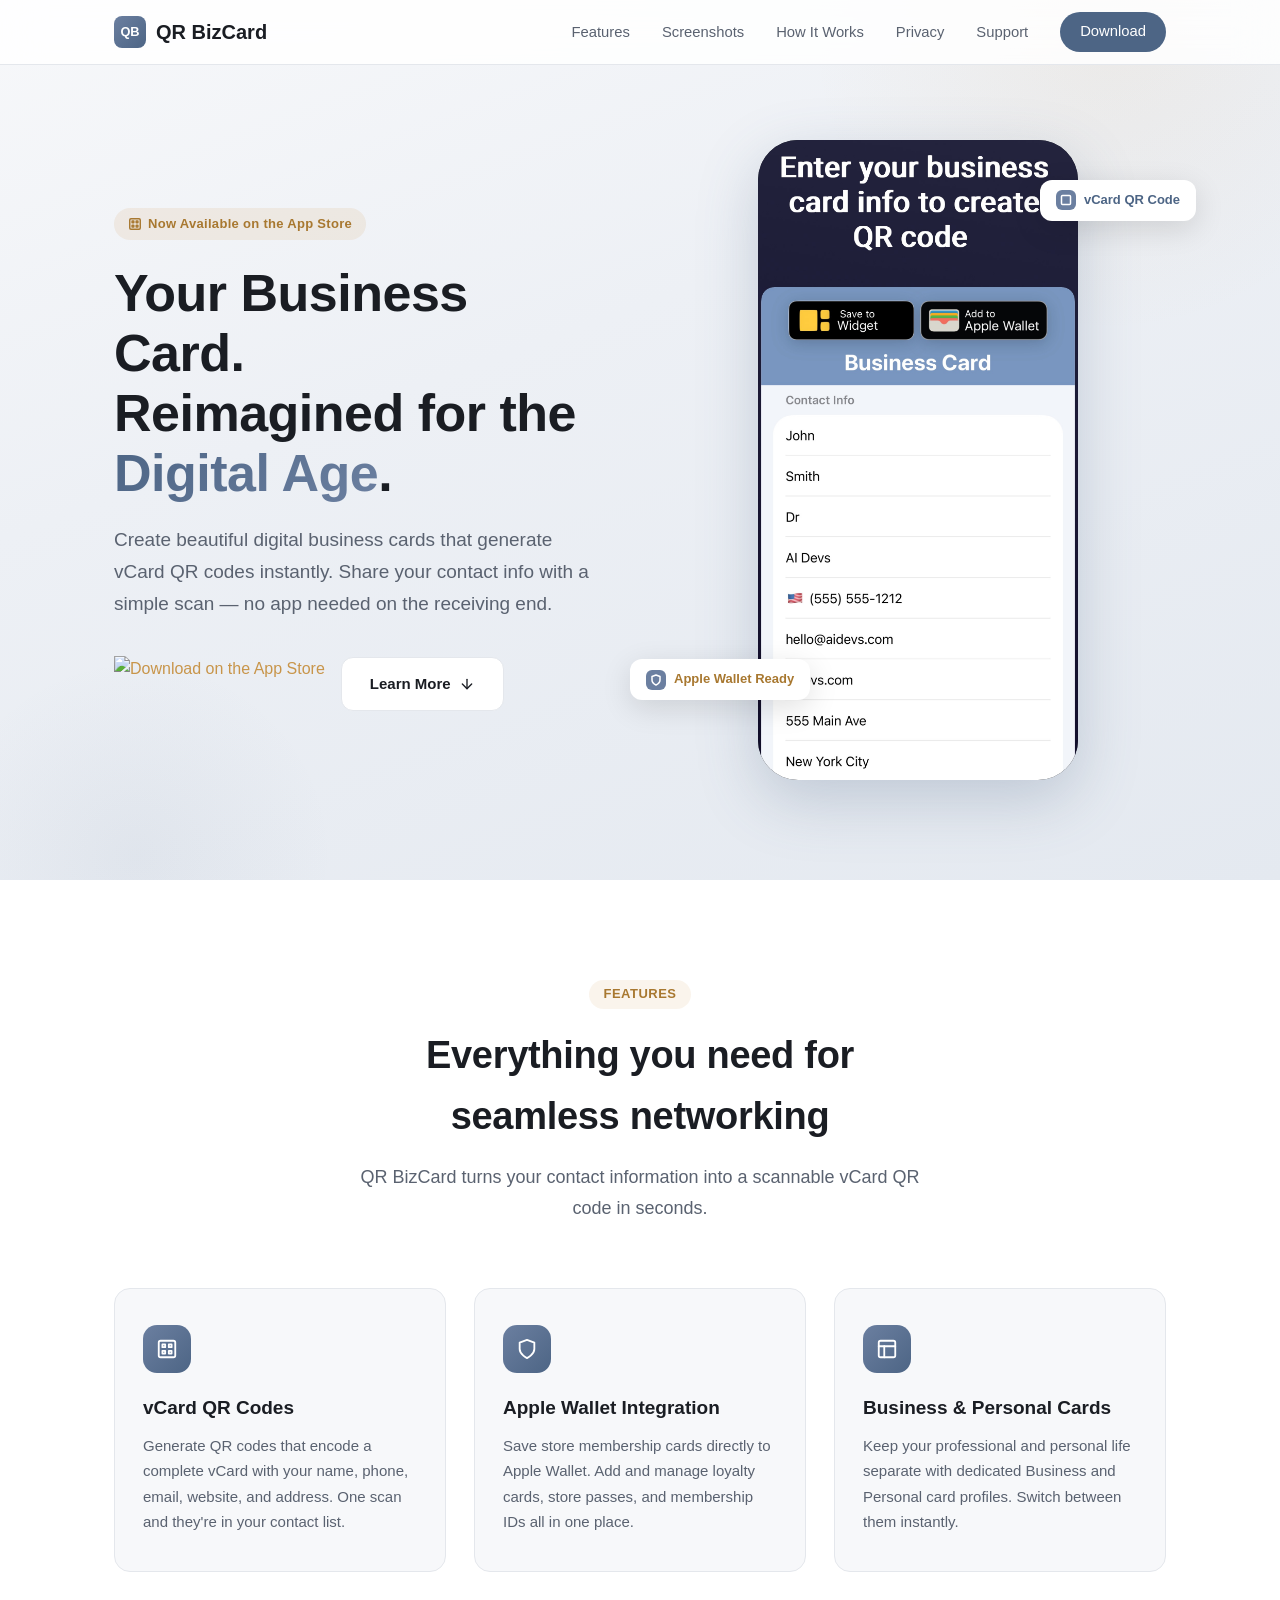
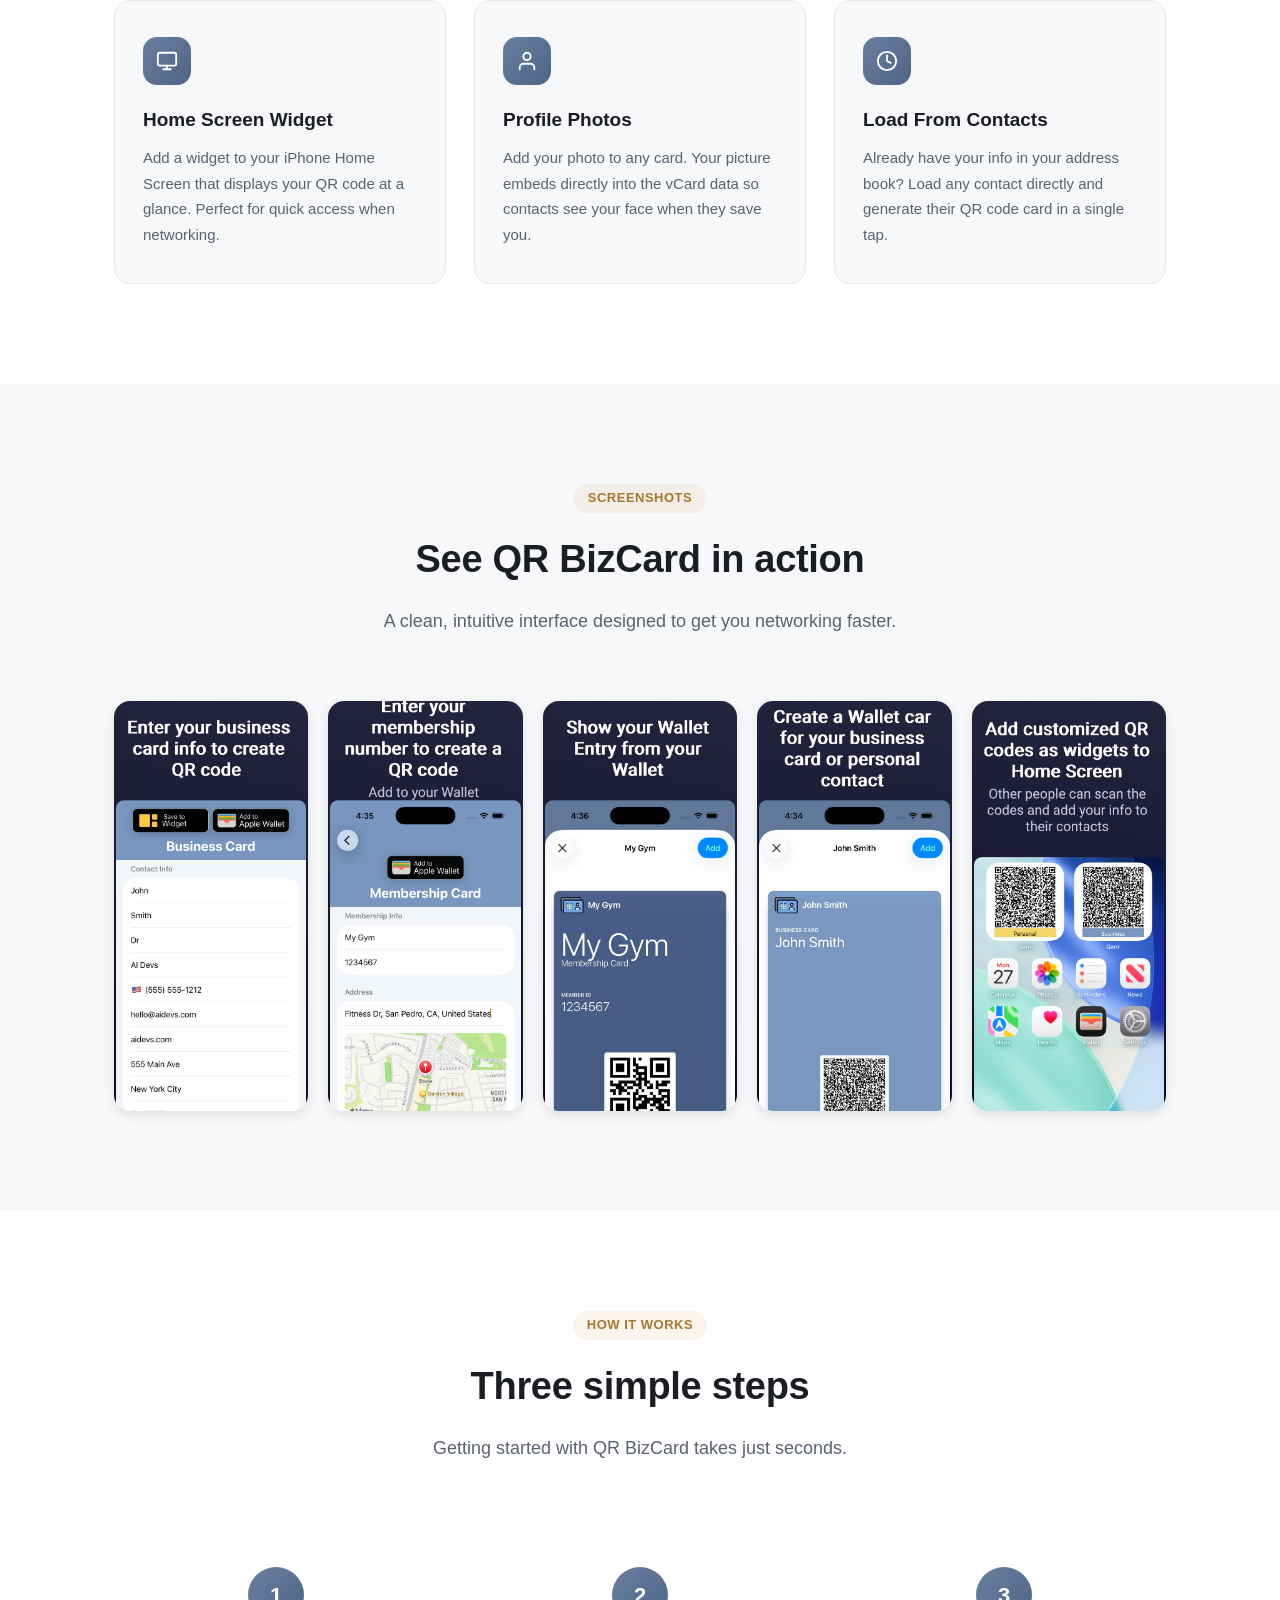
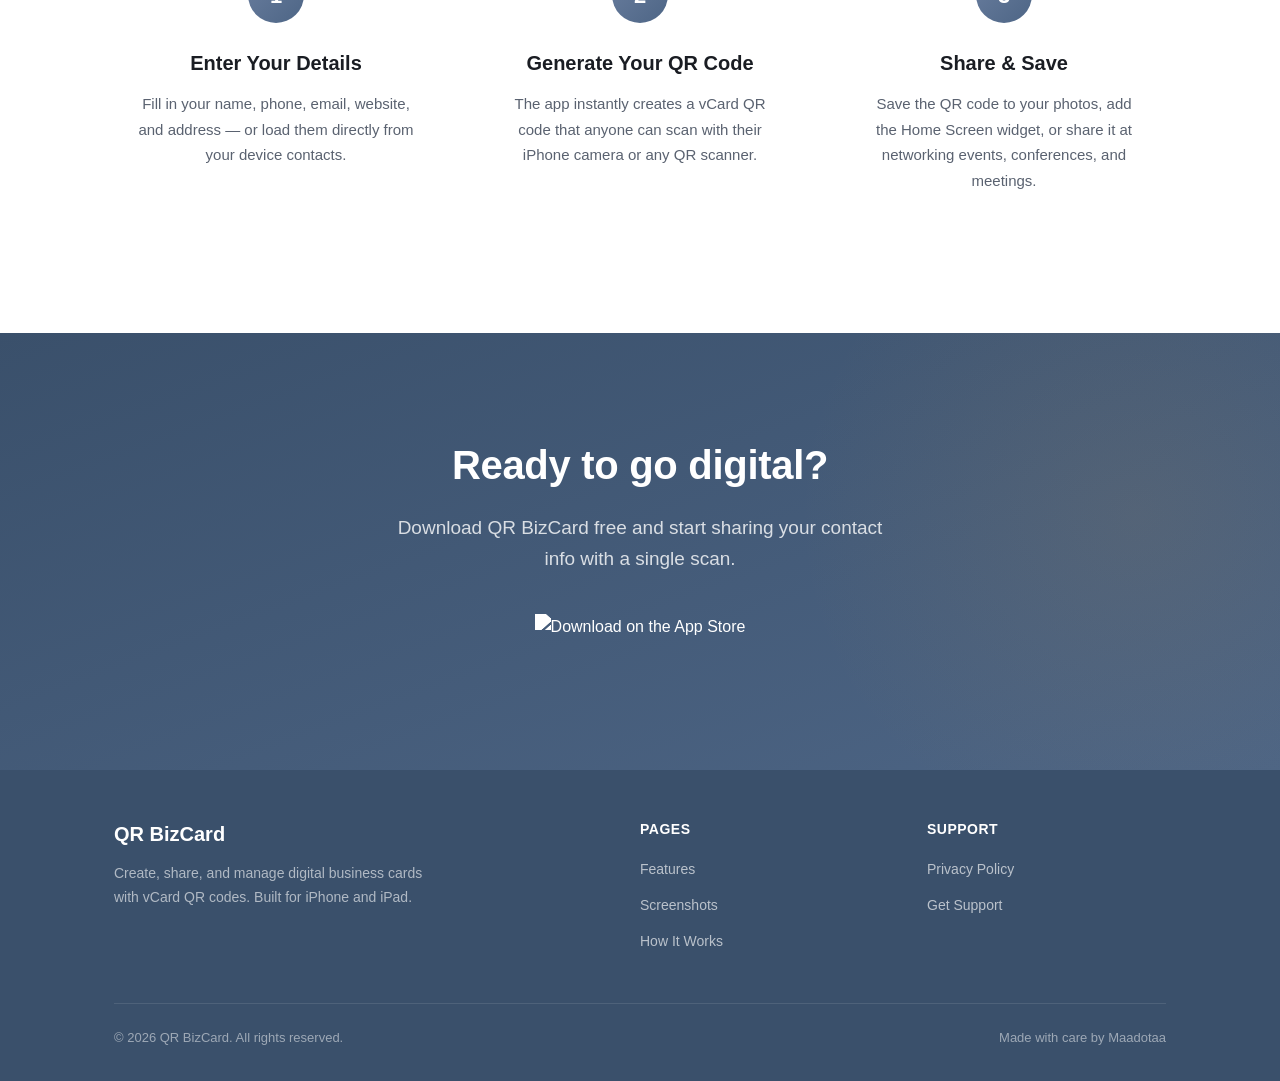
==== index.html @ 84ad9c53 "Initial commit" ====
<!DOCTYPE html>
<html lang="en">

<head>
  <meta charset="UTF-8">
  <meta name="viewport" content="width=device-width, initial-scale=1.0">
  <title>QR BizCard — Digital Business Cards with QR Codes</title>
  <meta name="description"
    content="Create, share, and manage digital business cards with QR codes. Generate vCard QR codes for Business, Personal, and Membership cards. Works on iPhone and iPad.">
  <link rel="icon" type="image/svg+xml" href="favicon.svg">
  <link rel="stylesheet" href="styles.css">
</head>

<body>

  <!-- Navigation -->
  <nav class="nav" id="navbar">
    <div class="nav-inner">
      <a href="/" class="nav-brand">
        <div class="nav-brand-icon">QB</div>
        QR BizCard
      </a>
      <button class="mobile-toggle" id="mobileToggle" aria-label="Toggle navigation menu">
        <svg width="24" height="24" viewBox="0 0 24 24" fill="none" stroke="currentColor" stroke-width="2"
          stroke-linecap="round">
          <line x1="3" y1="6" x2="21" y2="6" />
          <line x1="3" y1="12" x2="21" y2="12" />
          <line x1="3" y1="18" x2="21" y2="18" />
        </svg>
      </button>
      <ul class="nav-links" id="navLinks">
        <li><a href="#features">Features</a></li>
        <li><a href="#screenshots">Screenshots</a></li>
        <li><a href="#how-it-works">How It Works</a></li>
        <li><a href="privacy.html">Privacy</a></li>
        <li><a href="support.html">Support</a></li>
        <li><a href="#download" class="nav-cta">Download</a></li>
      </ul>
    </div>
  </nav>

  <!-- Hero -->
  <section class="hero">
    <div class="container">
      <div class="hero-content">
        <div class="hero-badge">
          <svg width="14" height="14" viewBox="0 0 24 24" fill="none" stroke="currentColor" stroke-width="2.5"
            stroke-linecap="round" stroke-linejoin="round">
            <rect x="3" y="3" width="18" height="18" rx="2" />
            <rect x="7" y="7" width="3" height="3" />
            <rect x="14" y="7" width="3" height="3" />
            <rect x="7" y="14" width="3" height="3" />
            <rect x="14" y="14" width="3" height="3" />
          </svg>
          Now Available on the App Store
        </div>
        <h1>Your Business Card.<br>Reimagined for the <span>Digital Age</span>.</h1>
        <p>Create beautiful digital business cards that generate vCard QR codes instantly. Share your contact info with
          a simple scan — no app needed on the receiving end.</p>
        <div class="hero-buttons">
          <a href="https://apps.apple.com/app/id1608977812" class="app-store-button" id="downloadBtn" target="_blank"
            rel="noopener">
            <img
              src="https://tools.applemediaservices.com/api/badges/download-on-the-app-store/black/en-us?size=250x83&amp;releaseDate=latest"
              alt="Download on the App Store" height="56">
          </a>
          <a href="#features" class="secondary-button">
            Learn More
            <svg width="16" height="16" viewBox="0 0 24 24" fill="none" stroke="currentColor" stroke-width="2"
              stroke-linecap="round" stroke-linejoin="round">
              <line x1="12" y1="5" x2="12" y2="19" />
              <polyline points="19 12 12 19 5 12" />
            </svg>
          </a>
        </div>
      </div>
      <div class="hero-image">
        <div class="hero-image-wrapper">
          <img src="images/screenshot-1.jpg" alt="QR BizCard app screenshot" loading="eager">
        </div>
        <div class="float-badge float-badge-1">
          <div class="icon">
            <svg width="12" height="12" viewBox="0 0 24 24" fill="none" stroke="white" stroke-width="3"
              stroke-linecap="round" stroke-linejoin="round">
              <rect x="3" y="3" width="18" height="18" rx="2" />
            </svg>
          </div>
          vCard QR Code
        </div>
        <div class="float-badge float-badge-2">
          <div class="icon">
            <svg width="12" height="12" viewBox="0 0 24 24" fill="none" stroke="white" stroke-width="3"
              stroke-linecap="round" stroke-linejoin="round">
              <path d="M12 22s8-4 8-10V5l-8-3-8 3v7c0 6 8 10 8 10z" />
            </svg>
          </div>
          Apple Wallet Ready
        </div>
      </div>
    </div>
  </section>

  <!-- Features -->
  <section class="features" id="features">
    <div class="container">
      <div class="section-header">
        <span class="section-label">Features</span>
        <h2>Everything you need for seamless networking</h2>
        <p>QR BizCard turns your contact information into a scannable vCard QR code in seconds.</p>
      </div>
      <div class="features-grid">
        <div class="feature-card">
          <div class="feature-icon">
            <svg width="22" height="22" viewBox="0 0 24 24" fill="none" stroke="white" stroke-width="2"
              stroke-linecap="round" stroke-linejoin="round">
              <rect x="3" y="3" width="18" height="18" rx="2" />
              <rect x="7" y="7" width="3" height="3" />
              <rect x="14" y="7" width="3" height="3" />
              <rect x="7" y="14" width="3" height="3" />
              <rect x="14" y="14" width="3" height="3" />
            </svg>
          </div>
          <h3>vCard QR Codes</h3>
          <p>Generate QR codes that encode a complete vCard with your name, phone, email, website, and address. One scan
            and they're in your contact list.</p>
        </div>
        <div class="feature-card">
          <div class="feature-icon">
            <svg width="22" height="22" viewBox="0 0 24 24" fill="none" stroke="white" stroke-width="2"
              stroke-linecap="round" stroke-linejoin="round">
              <path d="M12 22s8-4 8-10V5l-8-3-8 3v7c0 6 8 10 8 10z" />
            </svg>
          </div>
          <h3>Apple Wallet Integration</h3>
          <p>Save store membership cards directly to Apple Wallet. Add and manage loyalty cards, store passes, and
            membership IDs all in one place.</p>
        </div>
        <div class="feature-card">
          <div class="feature-icon">
            <svg width="22" height="22" viewBox="0 0 24 24" fill="none" stroke="white" stroke-width="2"
              stroke-linecap="round" stroke-linejoin="round">
              <rect x="3" y="3" width="18" height="18" rx="2" />
              <path d="M3 9h18" />
              <path d="M9 21V9" />
            </svg>
          </div>
          <h3>Business &amp; Personal Cards</h3>
          <p>Keep your professional and personal life separate with dedicated Business and Personal card profiles.
            Switch between them instantly.</p>
        </div>
        <div class="feature-card">
          <div class="feature-icon">
            <svg width="22" height="22" viewBox="0 0 24 24" fill="none" stroke="white" stroke-width="2"
              stroke-linecap="round" stroke-linejoin="round">
              <rect x="2" y="3" width="20" height="14" rx="2" />
              <line x1="8" y1="21" x2="16" y2="21" />
              <line x1="12" y1="17" x2="12" y2="21" />
            </svg>
          </div>
          <h3>Home Screen Widget</h3>
          <p>Add a widget to your iPhone Home Screen that displays your QR code at a glance. Perfect for quick access
            when networking.</p>
        </div>
        <div class="feature-card">
          <div class="feature-icon">
            <svg width="22" height="22" viewBox="0 0 24 24" fill="none" stroke="white" stroke-width="2"
              stroke-linecap="round" stroke-linejoin="round">
              <path d="M20 21v-2a4 4 0 0 0-4-4H8a4 4 0 0 0-4 4v2" />
              <circle cx="12" cy="7" r="4" />
            </svg>
          </div>
          <h3>Profile Photos</h3>
          <p>Add your photo to any card. Your picture embeds directly into the vCard data so contacts see your face when
            they save you.</p>
        </div>
        <div class="feature-card">
          <div class="feature-icon">
            <svg width="22" height="22" viewBox="0 0 24 24" fill="none" stroke="white" stroke-width="2"
              stroke-linecap="round" stroke-linejoin="round">
              <circle cx="12" cy="12" r="10" />
              <polyline points="12 6 12 12 16 14" />
            </svg>
          </div>
          <h3>Load From Contacts</h3>
          <p>Already have your info in your address book? Load any contact directly and generate their QR code card in a
            single tap.</p>
        </div>
      </div>
    </div>
  </section>

  <!-- Screenshots -->
  <section class="screenshots" id="screenshots">
    <div class="container">
      <div class="section-header">
        <span class="section-label">Screenshots</span>
        <h2>See QR BizCard in action</h2>
        <p>A clean, intuitive interface designed to get you networking faster.</p>
      </div>
      <div class="screenshots-grid">
        <div class="screenshot-card" onclick="openLightbox('images/screenshot-1.jpg')">
          <img src="images/screenshot-1.jpg" alt="QR BizCard Screenshot 1" loading="lazy">
        </div>
        <div class="screenshot-card" onclick="openLightbox('images/screenshot-2.jpg')">
          <img src="images/screenshot-2.jpg" alt="QR BizCard Screenshot 2" loading="lazy">
        </div>
        <div class="screenshot-card" onclick="openLightbox('images/screenshot-3.jpg')">
          <img src="images/screenshot-3.jpg" alt="QR BizCard Screenshot 3" loading="lazy">
        </div>
        <div class="screenshot-card" onclick="openLightbox('images/screenshot-4.jpg')">
          <img src="images/screenshot-4.jpg" alt="QR BizCard Screenshot 4" loading="lazy">
        </div>
        <div class="screenshot-card" onclick="openLightbox('images/screenshot-5.jpg')">
          <img src="images/screenshot-5.jpg" alt="QR BizCard Screenshot 5" loading="lazy">
        </div>
      </div>
    </div>
  </section>

  <!-- How It Works -->
  <section class="how-it-works" id="how-it-works">
    <div class="container">
      <div class="section-header">
        <span class="section-label">How It Works</span>
        <h2>Three simple steps</h2>
        <p>Getting started with QR BizCard takes just seconds.</p>
      </div>
      <div class="steps">
        <div class="step">
          <div class="step-number">1</div>
          <h3>Enter Your Details</h3>
          <p>Fill in your name, phone, email, website, and address — or load them directly from your device contacts.
          </p>
        </div>
        <div class="step">
          <div class="step-number">2</div>
          <h3>Generate Your QR Code</h3>
          <p>The app instantly creates a vCard QR code that anyone can scan with their iPhone camera or any QR scanner.
          </p>
        </div>
        <div class="step">
          <div class="step-number">3</div>
          <h3>Share &amp; Save</h3>
          <p>Save the QR code to your photos, add the Home Screen widget, or share it at networking events, conferences,
            and meetings.</p>
        </div>
      </div>
    </div>
  </section>

  <!-- CTA -->
  <section class="cta" id="download">
    <div class="container">
      <h2>Ready to go digital?</h2>
      <p>Download QR BizCard free and start sharing your contact info with a single scan.</p>
      <a href="https://apps.apple.com/app/id1608977812" class="app-store-button" id="downloadBtn2" target="_blank"
        rel="noopener">
        <img
          src="https://tools.applemediaservices.com/api/badges/download-on-the-app-store/white/en-us?size=250x83&releaseDate=latest"
          alt="Download on the App Store" height="56">
      </a>
    </div>
  </section>

  <!-- Footer -->
  <footer class="footer">
    <div class="container">
      <div class="footer-inner">
        <div>
          <div class="footer-brand">QR BizCard</div>
          <p class="footer-description">Create, share, and manage digital business cards with vCard QR codes. Built for
            iPhone and iPad.</p>
        </div>
        <div>
          <h4>Pages</h4>
          <ul class="footer-links">
            <li><a href="#features">Features</a></li>
            <li><a href="#screenshots">Screenshots</a></li>
            <li><a href="#how-it-works">How It Works</a></li>
          </ul>
        </div>
        <div>
          <h4>Support</h4>
          <ul class="footer-links">
            <li><a href="privacy.html">Privacy Policy</a></li>
            <li><a href="support.html">Get Support</a></li>
          </ul>
        </div>
      </div>
      <div class="footer-bottom">
        <span>&copy; 2026 QR BizCard. All rights reserved.</span>
        <span>Made with care by Maadotaa</span>
      </div>
    </div>
  </footer>

  <!-- Lightbox -->
  <div class="lightbox" id="lightbox" onclick="closeLightbox()">
    <button class="lightbox-close" onclick="closeLightbox()">&times;</button>
    <img id="lightboxImage" src="" alt="Screenshot preview">
  </div>

  <script>
    // Sticky nav shadow
    window.addEventListener('scroll', function () {
      document.getElementById('navbar').classList.toggle('scrolled', window.scrollY > 20);
    });

    // Mobile toggle
    document.getElementById('mobileToggle').addEventListener('click', function () {
      document.getElementById('navLinks').classList.toggle('open');
    });

    // Lightbox
    function openLightbox(src) {
      document.getElementById('lightboxImage').src = src;
      document.getElementById('lightbox').classList.add('open');
      document.body.style.overflow = 'hidden';
    }

    function closeLightbox() {
      document.getElementById('lightbox').classList.remove('open');
      document.body.style.overflow = '';
    }

    // Close lightbox with Escape key
    document.addEventListener('keydown', function (e) {
      if (e.key === 'Escape') closeLightbox();
    });

    // Close mobile nav on link click
    document.querySelectorAll('.nav-links a').forEach(function (link) {
      link.addEventListener('click', function () {
        document.getElementById('navLinks').classList.remove('open');
      });
    });
  </script>
</body>

</html>
---- styles.css ----
/* ===== QR BizCard Website Styles ===== */

:root {
  --primary: #4D6585;
  --primary-light: #6B7FA0;
  --primary-dark: #3A506B;
  --accent: #C8954A;
  --accent-light: #E0B06A;
  --accent-dark: #A87830;
  --bg-light: #F7F8FA;
  --bg-white: #FFFFFF;
  --text-primary: #1A1D23;
  --text-secondary: #5A6270;
  --text-light: #8E96A4;
  --border: #E4E7EC;
  --shadow-sm: 0 1px 3px rgba(0,0,0,0.08);
  --shadow-md: 0 4px 12px rgba(0,0,0,0.1);
  --shadow-lg: 0 8px 30px rgba(0,0,0,0.12);
  --radius-sm: 8px;
  --radius-md: 16px;
  --radius-lg: 24px;
  --max-width: 1100px;
  --font-sans: -apple-system, BlinkMacSystemFont, 'Segoe UI', Roboto, 'Helvetica Neue', Arial, sans-serif;
}

/* ===== Reset ===== */
*, *::before, *::after {
  margin: 0;
  padding: 0;
  box-sizing: border-box;
}

html {
  scroll-behavior: smooth;
  -webkit-font-smoothing: antialiased;
  -moz-osx-font-smoothing: grayscale;
}

body {
  font-family: var(--font-sans);
  color: var(--text-primary);
  background: var(--bg-light);
  line-height: 1.6;
  overflow-x: hidden;
}

a {
  color: var(--accent);
  text-decoration: none;
  transition: color 0.2s;
}

a:hover {
  color: var(--accent-light);
}

img {
  max-width: 100%;
  height: auto;
  display: block;
}

/* ===== Container ===== */
.container {
  width: 100%;
  max-width: var(--max-width);
  margin: 0 auto;
  padding: 0 24px;
}

/* ===== Navigation ===== */
.nav {
  position: fixed;
  top: 0;
  left: 0;
  right: 0;
  z-index: 1000;
  background: rgba(255, 255, 255, 0.85);
  backdrop-filter: blur(20px);
  -webkit-backdrop-filter: blur(20px);
  border-bottom: 1px solid var(--border);
  transition: box-shadow 0.3s;
}

.nav.scrolled {
  box-shadow: var(--shadow-sm);
}

.nav-inner {
  display: flex;
  align-items: center;
  justify-content: space-between;
  height: 64px;
  max-width: var(--max-width);
  margin: 0 auto;
  padding: 0 24px;
}

.nav-brand {
  display: flex;
  align-items: center;
  gap: 10px;
  font-weight: 700;
  font-size: 1.25rem;
  color: var(--text-primary);
}

.nav-brand-icon {
  width: 32px;
  height: 32px;
  border-radius: 8px;
  background: linear-gradient(135deg, var(--primary-light), var(--primary));
  display: flex;
  align-items: center;
  justify-content: center;
  color: white;
  font-size: 0.8rem;
  font-weight: 800;
}

.nav-links {
  display: flex;
  align-items: center;
  gap: 32px;
  list-style: none;
}

.nav-links a {
  font-size: 0.925rem;
  font-weight: 500;
  color: var(--text-secondary);
  transition: color 0.2s;
}

.nav-links a:hover {
  color: var(--primary);
}

.nav-cta {
  display: inline-flex;
  align-items: center;
  gap: 6px;
  padding: 8px 20px;
  background: var(--primary);
  color: white !important;
  border-radius: 20px;
  font-weight: 600;
  font-size: 0.875rem;
  transition: background 0.2s !important;
}

.nav-cta:hover {
  background: var(--primary-dark) !important;
  color: white !important;
}

.mobile-toggle {
  display: none;
  background: none;
  border: none;
  cursor: pointer;
  padding: 4px;
  color: var(--text-primary);
}

/* ===== Hero ===== */
.hero {
  padding: 140px 0 100px;
  background: linear-gradient(160deg, #F7F8FA 0%, #EDF0F5 40%, #E4E9F0 100%);
  position: relative;
  overflow: hidden;
}

.hero::before {
  content: '';
  position: absolute;
  top: -30%;
  right: -10%;
  width: 600px;
  height: 600px;
  background: radial-gradient(circle, rgba(200, 149, 74, 0.08) 0%, transparent 70%);
  border-radius: 50%;
}

.hero::after {
  content: '';
  position: absolute;
  bottom: -20%;
  left: -5%;
  width: 400px;
  height: 400px;
  background: radial-gradient(circle, rgba(77, 101, 133, 0.06) 0%, transparent 70%);
  border-radius: 50%;
}

.hero .container {
  position: relative;
  z-index: 1;
  display: grid;
  grid-template-columns: 1fr 1fr;
  gap: 60px;
  align-items: center;
}

.hero-content {
  max-width: 540px;
}

.hero-badge {
  display: inline-flex;
  align-items: center;
  gap: 6px;
  padding: 6px 14px;
  background: rgba(200, 149, 74, 0.12);
  color: var(--accent-dark);
  border-radius: 20px;
  font-size: 0.8125rem;
  font-weight: 600;
  margin-bottom: 24px;
  letter-spacing: 0.3px;
}

.hero h1 {
  font-size: 3.25rem;
  font-weight: 800;
  line-height: 1.15;
  margin-bottom: 20px;
  letter-spacing: -0.5px;
  color: var(--text-primary);
}

.hero h1 span {
  background: linear-gradient(135deg, var(--primary), var(--primary-light));
  -webkit-background-clip: text;
  -webkit-text-fill-color: transparent;
  background-clip: text;
}

.hero p {
  font-size: 1.1875rem;
  color: var(--text-secondary);
  line-height: 1.7;
  margin-bottom: 36px;
  max-width: 480px;
}

.hero-buttons {
  display: flex;
  align-items: center;
  gap: 16px;
  flex-wrap: wrap;
}

.app-store-button {
  display: inline-block;
  height: 56px;
  transition: transform 0.2s, opacity 0.2s;
}

.app-store-button:hover {
  transform: scale(1.03);
  opacity: 0.9;
}

.app-store-button img {
  height: 56px;
  width: auto;
}

.secondary-button {
  display: inline-flex;
  align-items: center;
  gap: 8px;
  padding: 14px 28px;
  background: var(--bg-white);
  border: 1.5px solid var(--border);
  border-radius: 12px;
  font-weight: 600;
  font-size: 0.9375rem;
  color: var(--text-primary);
  transition: border-color 0.2s, box-shadow 0.2s;
}

.secondary-button:hover {
  border-color: var(--accent);
  box-shadow: var(--shadow-sm);
  color: var(--text-primary);
}

/* Hero Image */
.hero-image {
  display: flex;
  justify-content: center;
  align-items: center;
  position: relative;
}

.hero-image-wrapper {
  position: relative;
  width: 320px;
  height: 640px;
  border-radius: 40px;
  overflow: hidden;
  box-shadow: 0 20px 60px rgba(77, 101, 133, 0.25);
  background: #1A1D23;
}

.hero-image-wrapper img {
  width: 100%;
  height: 100%;
  object-fit: cover;
}

/* Floating elements */
.float-badge {
  position: absolute;
  padding: 10px 16px;
  background: white;
  border-radius: 12px;
  box-shadow: var(--shadow-lg);
  font-size: 0.8125rem;
  font-weight: 600;
  display: flex;
  align-items: center;
  gap: 8px;
  animation: float 3s ease-in-out infinite;
}

.float-badge-1 {
  top: 40px;
  right: -30px;
  animation-delay: 0s;
  color: var(--primary);
}

.float-badge-2 {
  bottom: 80px;
  left: -40px;
  animation-delay: 1.5s;
  color: var(--accent-dark);
}

.float-badge .icon {
  width: 20px;
  height: 20px;
  background: var(--primary-light);
  border-radius: 6px;
  display: flex;
  align-items: center;
  justify-content: center;
  color: white;
  font-size: 0.7rem;
}

@keyframes float {
  0%, 100% { transform: translateY(0px); }
  50% { transform: translateY(-8px); }
}

/* ===== Features Section ===== */
.features {
  padding: 100px 0;
  background: var(--bg-white);
}

.section-header {
  text-align: center;
  max-width: 600px;
  margin: 0 auto 64px;
}

.section-label {
  display: inline-block;
  padding: 4px 14px;
  background: rgba(200, 149, 74, 0.1);
  color: var(--accent-dark);
  border-radius: 20px;
  font-size: 0.8125rem;
  font-weight: 600;
  letter-spacing: 0.5px;
  text-transform: uppercase;
  margin-bottom: 16px;
}

.section-header h2 {
  font-size: 2.375rem;
  font-weight: 800;
  letter-spacing: -0.3px;
  margin-bottom: 16px;
  color: var(--text-primary);
}

.section-header p {
  font-size: 1.125rem;
  color: var(--text-secondary);
  line-height: 1.7;
}

.features-grid {
  display: grid;
  grid-template-columns: repeat(3, 1fr);
  gap: 28px;
}

.feature-card {
  padding: 36px 28px;
  background: var(--bg-light);
  border-radius: var(--radius-md);
  border: 1px solid var(--border);
  transition: transform 0.3s, box-shadow 0.3s;
}

.feature-card:hover {
  transform: translateY(-4px);
  box-shadow: var(--shadow-md);
}

.feature-icon {
  width: 48px;
  height: 48px;
  background: linear-gradient(135deg, var(--primary-light), var(--primary));
  border-radius: 14px;
  display: flex;
  align-items: center;
  justify-content: center;
  margin-bottom: 20px;
  color: white;
  font-size: 1.25rem;
}

.feature-card h3 {
  font-size: 1.1875rem;
  font-weight: 700;
  margin-bottom: 10px;
  color: var(--text-primary);
}

.feature-card p {
  font-size: 0.9375rem;
  color: var(--text-secondary);
  line-height: 1.7;
}

/* ===== Screenshots Section ===== */
.screenshots {
  padding: 100px 0;
  background: var(--bg-light);
}

.screenshots-grid {
  display: grid;
  grid-template-columns: repeat(5, 1fr);
  gap: 20px;
  align-items: start;
}

.screenshot-card {
  border-radius: var(--radius-md);
  overflow: hidden;
  box-shadow: var(--shadow-md);
  background: white;
  transition: transform 0.3s, box-shadow 0.3s;
  aspect-ratio: 9/19;
}

.screenshot-card:hover {
  transform: translateY(-6px) scale(1.02);
  box-shadow: var(--shadow-lg);
}

.screenshot-card img {
  width: 100%;
  height: 100%;
  object-fit: cover;
}

/* ===== How It Works ===== */
.how-it-works {
  padding: 100px 0;
  background: var(--bg-white);
}

.steps {
  display: grid;
  grid-template-columns: repeat(3, 1fr);
  gap: 40px;
  counter-reset: step;
}

.step {
  text-align: center;
  padding: 40px 24px;
  position: relative;
}

.step-number {
  width: 56px;
  height: 56px;
  background: linear-gradient(135deg, var(--primary-light), var(--primary));
  border-radius: 50%;
  display: flex;
  align-items: center;
  justify-content: center;
  color: white;
  font-size: 1.375rem;
  font-weight: 800;
  margin: 0 auto 24px;
}

.step h3 {
  font-size: 1.25rem;
  font-weight: 700;
  margin-bottom: 12px;
  color: var(--text-primary);
}

.step p {
  font-size: 0.9375rem;
  color: var(--text-secondary);
  line-height: 1.7;
  max-width: 300px;
  margin: 0 auto;
}

/* ===== CTA Section ===== */
.cta {
  padding: 100px 0;
  background: linear-gradient(160deg, var(--primary-dark) 0%, var(--primary) 100%);
  position: relative;
  overflow: hidden;
}

.cta::before {
  content: '';
  position: absolute;
  top: -50%;
  right: -20%;
  width: 800px;
  height: 800px;
  background: radial-gradient(circle, rgba(200, 149, 74, 0.1) 0%, transparent 60%);
  border-radius: 50%;
}

.cta .container {
  position: relative;
  z-index: 1;
  text-align: center;
}

.cta h2 {
  font-size: 2.5rem;
  font-weight: 800;
  color: white;
  margin-bottom: 16px;
  letter-spacing: -0.3px;
}

.cta p {
  font-size: 1.1875rem;
  color: rgba(255, 255, 255, 0.8);
  margin-bottom: 40px;
  max-width: 500px;
  margin-left: auto;
  margin-right: auto;
}

.cta .app-store-button img {
  filter: brightness(0) invert(1);
}

/* ===== Footer ===== */
.footer {
  background: var(--primary-dark);
  color: rgba(255, 255, 255, 0.8);
  padding: 48px 0 32px;
}

.footer-inner {
  display: grid;
  grid-template-columns: 2fr 1fr 1fr;
  gap: 48px;
  margin-bottom: 40px;
}

.footer-brand {
  font-size: 1.25rem;
  font-weight: 700;
  color: white;
  margin-bottom: 12px;
}

.footer-description {
  font-size: 0.875rem;
  line-height: 1.7;
  max-width: 320px;
  color: rgba(255, 255, 255, 0.6);
}

.footer h4 {
  color: white;
  font-size: 0.875rem;
  font-weight: 700;
  text-transform: uppercase;
  letter-spacing: 0.5px;
  margin-bottom: 16px;
}

.footer-links {
  list-style: none;
}

.footer-links li {
  margin-bottom: 10px;
}

.footer-links a {
  color: rgba(255, 255, 255, 0.65);
  font-size: 0.875rem;
  transition: color 0.2s;
}

.footer-links a:hover {
  color: white;
}

.footer-bottom {
  border-top: 1px solid rgba(255, 255, 255, 0.1);
  padding-top: 24px;
  display: flex;
  justify-content: space-between;
  align-items: center;
  font-size: 0.8125rem;
  color: rgba(255, 255, 255, 0.5);
}

/* ===== Page Header (Privacy/Support) ===== */
.page-header {
  padding: 140px 0 60px;
  background: linear-gradient(160deg, var(--primary-dark) 0%, var(--primary) 100%);
  text-align: center;
  position: relative;
  overflow: hidden;
}

.page-header::before {
  content: '';
  position: absolute;
  top: -50%;
  left: -20%;
  width: 600px;
  height: 600px;
  background: radial-gradient(circle, rgba(200, 149, 74, 0.08) 0%, transparent 60%);
  border-radius: 50%;
}

.page-header .container {
  position: relative;
  z-index: 1;
}

.page-header h1 {
  font-size: 2.75rem;
  font-weight: 800;
  color: white;
  margin-bottom: 12px;
  letter-spacing: -0.3px;
}

.page-header p {
  font-size: 1.125rem;
  color: rgba(255, 255, 255, 0.7);
  max-width: 500px;
  margin: 0 auto;
}

/* ===== Content Section ===== */
.content-section {
  padding: 64px 0 80px;
  background: var(--bg-white);
}

.content-section .container {
  max-width: 760px;
}

.content-section h2 {
  font-size: 1.625rem;
  font-weight: 700;
  margin: 40px 0 16px;
  color: var(--text-primary);
}

.content-section h2:first-child {
  margin-top: 0;
}

.content-section h3 {
  font-size: 1.1875rem;
  font-weight: 600;
  margin: 28px 0 12px;
  color: var(--text-primary);
}

.content-section p {
  font-size: 1rem;
  color: var(--text-secondary);
  line-height: 1.8;
  margin-bottom: 16px;
}

.content-section ul, .content-section ol {
  margin: 16px 0;
  padding-left: 24px;
}

.content-section li {
  font-size: 1rem;
  color: var(--text-secondary);
  line-height: 1.8;
  margin-bottom: 8px;
}

.content-section .highlight-box {
  padding: 24px;
  background: rgba(77, 101, 133, 0.06);
  border-radius: var(--radius-sm);
  border-left: 4px solid var(--primary);
  margin: 24px 0;
}

.content-section .highlight-box p {
  margin-bottom: 0;
}

/* ===== Support Card ===== */
.support-card {
  padding: 48px;
  background: var(--bg-light);
  border-radius: var(--radius-md);
  border: 1px solid var(--border);
  text-align: center;
  margin: 32px 0;
}

.support-card .icon-large {
  width: 64px;
  height: 64px;
  background: linear-gradient(135deg, var(--primary-light), var(--primary));
  border-radius: 50%;
  display: flex;
  align-items: center;
  justify-content: center;
  margin: 0 auto 24px;
  color: white;
  font-size: 1.5rem;
}

.support-card h3 {
  font-size: 1.375rem;
  margin-bottom: 12px;
}

.support-card p {
  color: var(--text-secondary);
  margin-bottom: 28px;
  max-width: 400px;
  margin-left: auto;
  margin-right: auto;
}

.support-button {
  display: inline-flex;
  align-items: center;
  gap: 8px;
  padding: 14px 32px;
  background: var(--primary);
  color: white !important;
  border-radius: 12px;
  font-weight: 600;
  font-size: 1rem;
  border: none;
  cursor: pointer;
  transition: background 0.2s, transform 0.2s;
}

.support-button:hover {
  background: var(--primary-dark) !important;
  color: white !important;
  transform: translateY(-2px);
}

/* ===== FAQ ===== */
.faq-item {
  border-bottom: 1px solid var(--border);
  padding: 20px 0;
}

.faq-item:last-child {
  border-bottom: none;
}

.faq-question {
  font-weight: 600;
  font-size: 1.0625rem;
  color: var(--text-primary);
  margin-bottom: 8px;
}

.faq-answer {
  font-size: 0.9375rem;
  color: var(--text-secondary);
  line-height: 1.7;
}

/* ===== Responsive ===== */
@media (max-width: 1024px) {
  .hero .container {
    grid-template-columns: 1fr;
    text-align: center;
  }

  .hero-content {
    max-width: 100%;
    order: 2;
  }

  .hero p {
    margin-left: auto;
    margin-right: auto;
  }

  .hero-buttons {
    justify-content: center;
  }

  .hero-image {
    order: 1;
    margin-bottom: 20px;
  }

  .hero-image-wrapper {
    width: 240px;
    height: 480px;
  }

  .float-badge-1 {
    right: 0;
  }

  .float-badge-2 {
    left: 0;
  }

  .features-grid {
    grid-template-columns: repeat(2, 1fr);
  }

  .screenshots-grid {
    grid-template-columns: repeat(3, 1fr);
  }

  .steps {
    grid-template-columns: repeat(2, 1fr);
  }
}

@media (max-width: 768px) {
  .hero {
    padding: 120px 0 60px;
  }

  .hero h1 {
    font-size: 2.25rem;
  }

  .hero p {
    font-size: 1.0625rem;
  }

  .nav-links {
    display: none;
    position: absolute;
    top: 64px;
    left: 0;
    right: 0;
    background: white;
    flex-direction: column;
    padding: 20px 24px;
    gap: 16px;
    border-bottom: 1px solid var(--border);
    box-shadow: var(--shadow-md);
  }

  .nav-links.open {
    display: flex;
  }

  .mobile-toggle {
    display: block;
  }

  .features-grid {
    grid-template-columns: 1fr;
  }

  .screenshots-grid {
    grid-template-columns: repeat(3, 1fr);
    gap: 12px;
  }

  .steps {
    grid-template-columns: 1fr;
  }

  .section-header h2 {
    font-size: 1.875rem;
  }

  .cta h2 {
    font-size: 1.875rem;
  }

  .page-header h1 {
    font-size: 2rem;
  }

  .page-header {
    padding: 120px 0 40px;
  }

  .footer-inner {
    grid-template-columns: 1fr;
    gap: 32px;
  }

  .footer-bottom {
    flex-direction: column;
    gap: 12px;
    text-align: center;
  }

  .support-card {
    padding: 32px 24px;
  }

  .hero-image-wrapper {
    width: 200px;
    height: 400px;
    border-radius: 28px;
  }
}

@media (max-width: 480px) {
  .screenshots-grid {
    grid-template-columns: repeat(2, 1fr);
  }
}

/* ===== Lightbox ===== */
.lightbox {
  display: none;
  position: fixed;
  top: 0;
  left: 0;
  right: 0;
  bottom: 0;
  background: rgba(0, 0, 0, 0.9);
  z-index: 2000;
  padding: 40px;
  cursor: pointer;
}

.lightbox.open {
  display: flex;
  align-items: center;
  justify-content: center;
}

.lightbox img {
  max-width: 90%;
  max-height: 90vh;
  border-radius: var(--radius-md);
  box-shadow: 0 20px 60px rgba(0, 0, 0, 0.5);
}

.lightbox-close {
  position: absolute;
  top: 24px;
  right: 32px;
  color: white;
  font-size: 2rem;
  cursor: pointer;
  background: none;
  border: none;
  opacity: 0.7;
  transition: opacity 0.2s;
}

.lightbox-close:hover {
  opacity: 1;
}
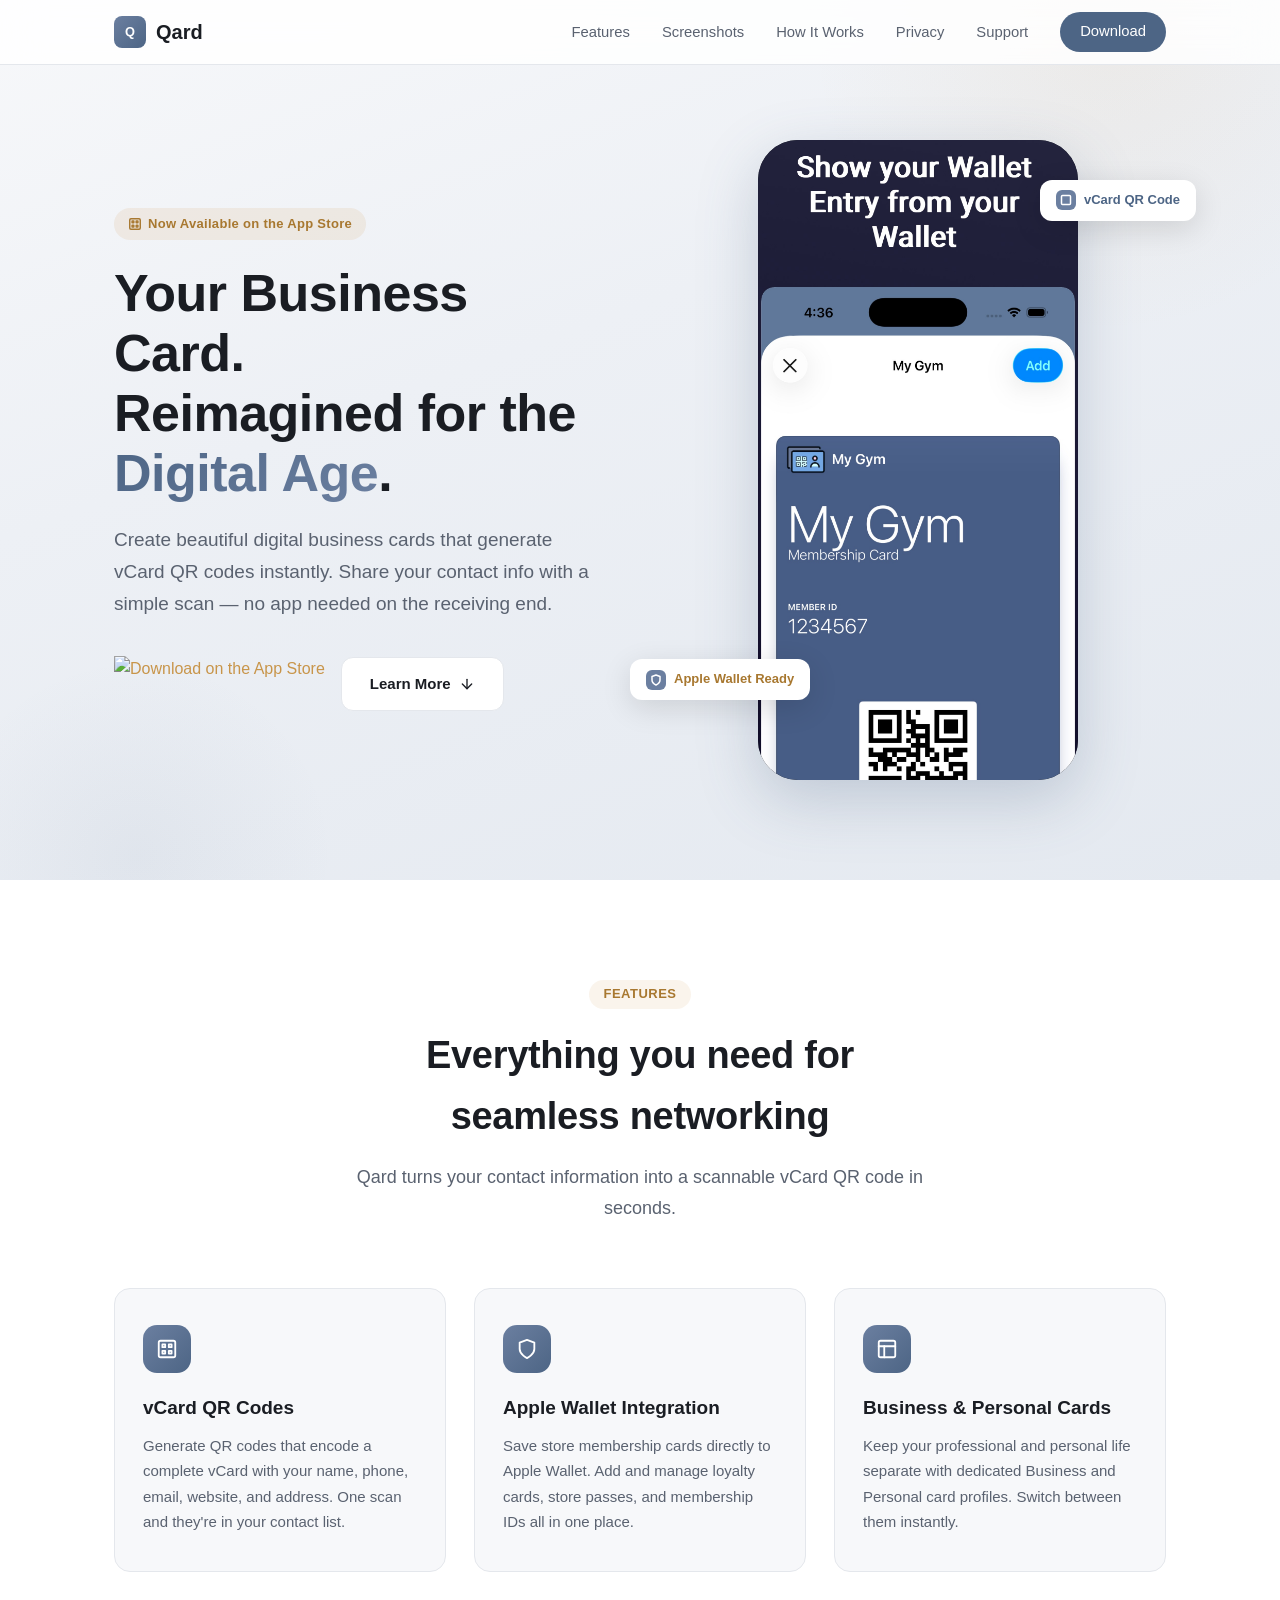
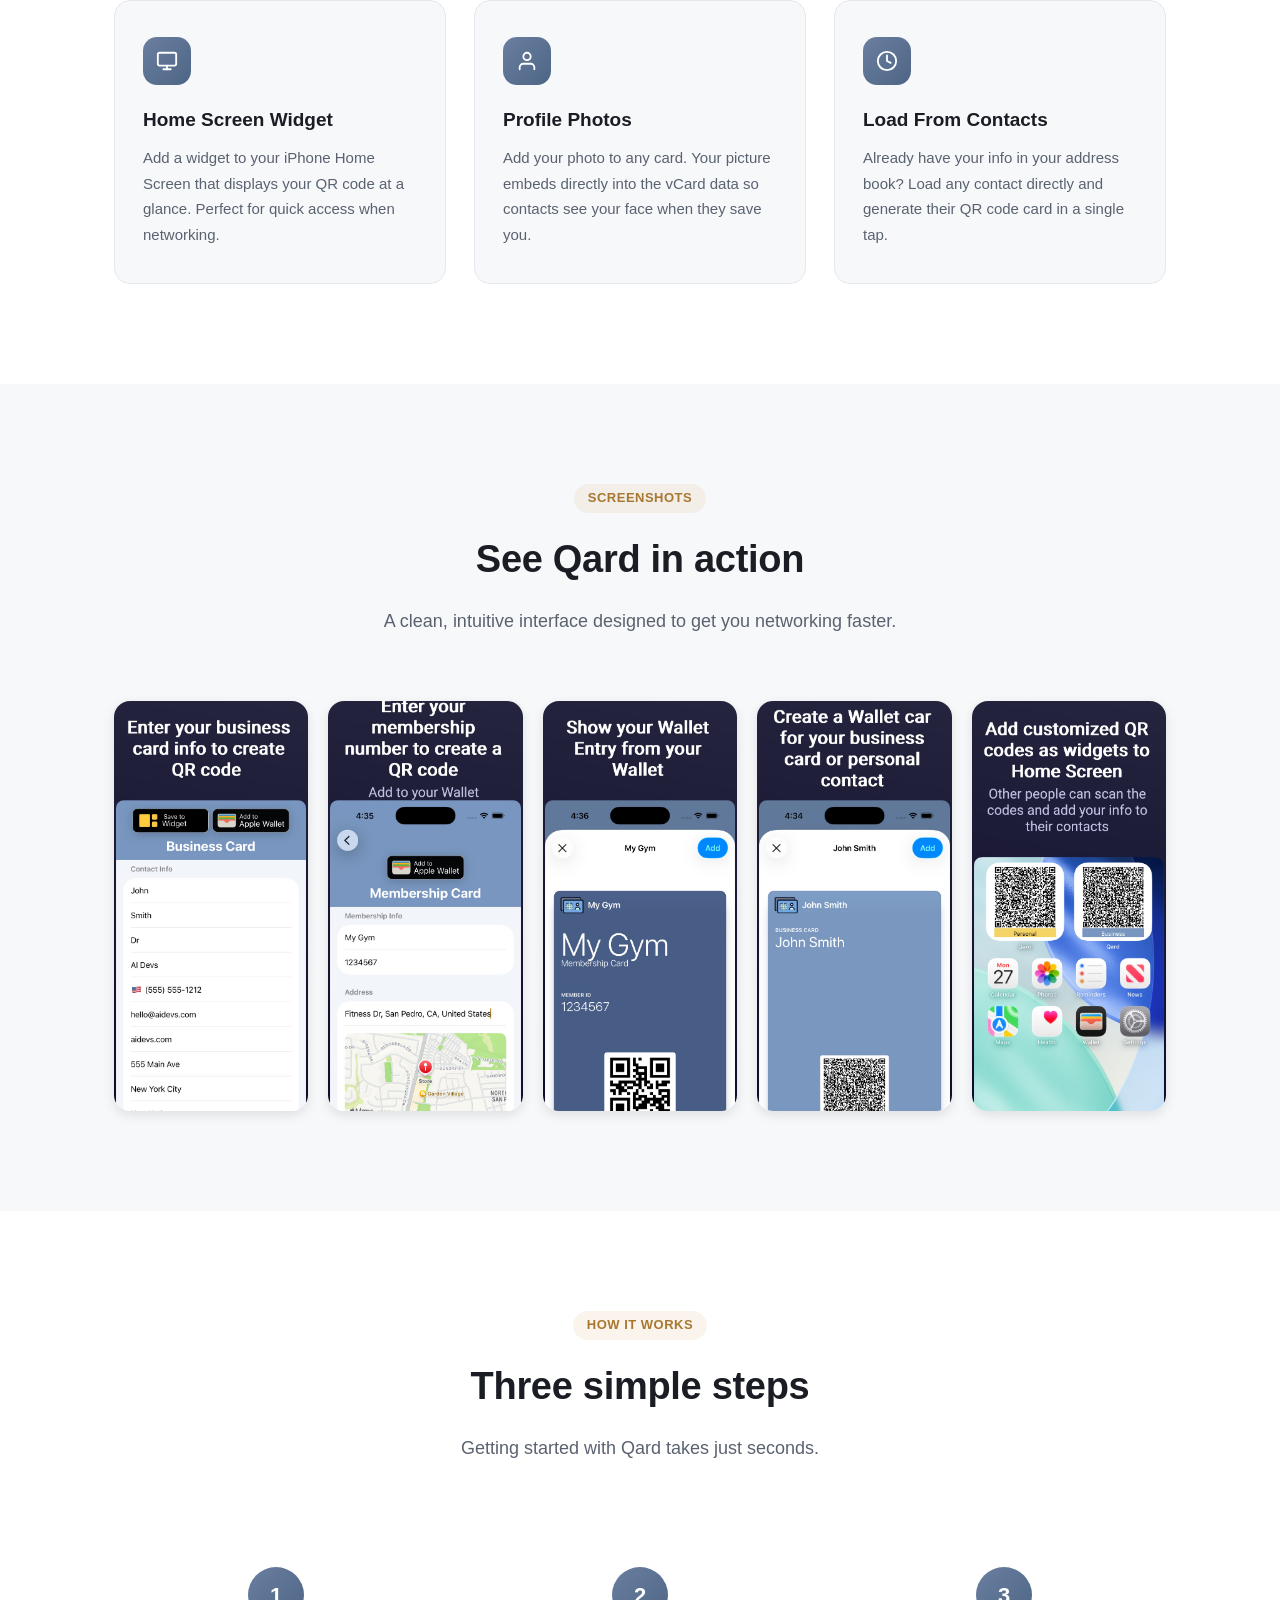
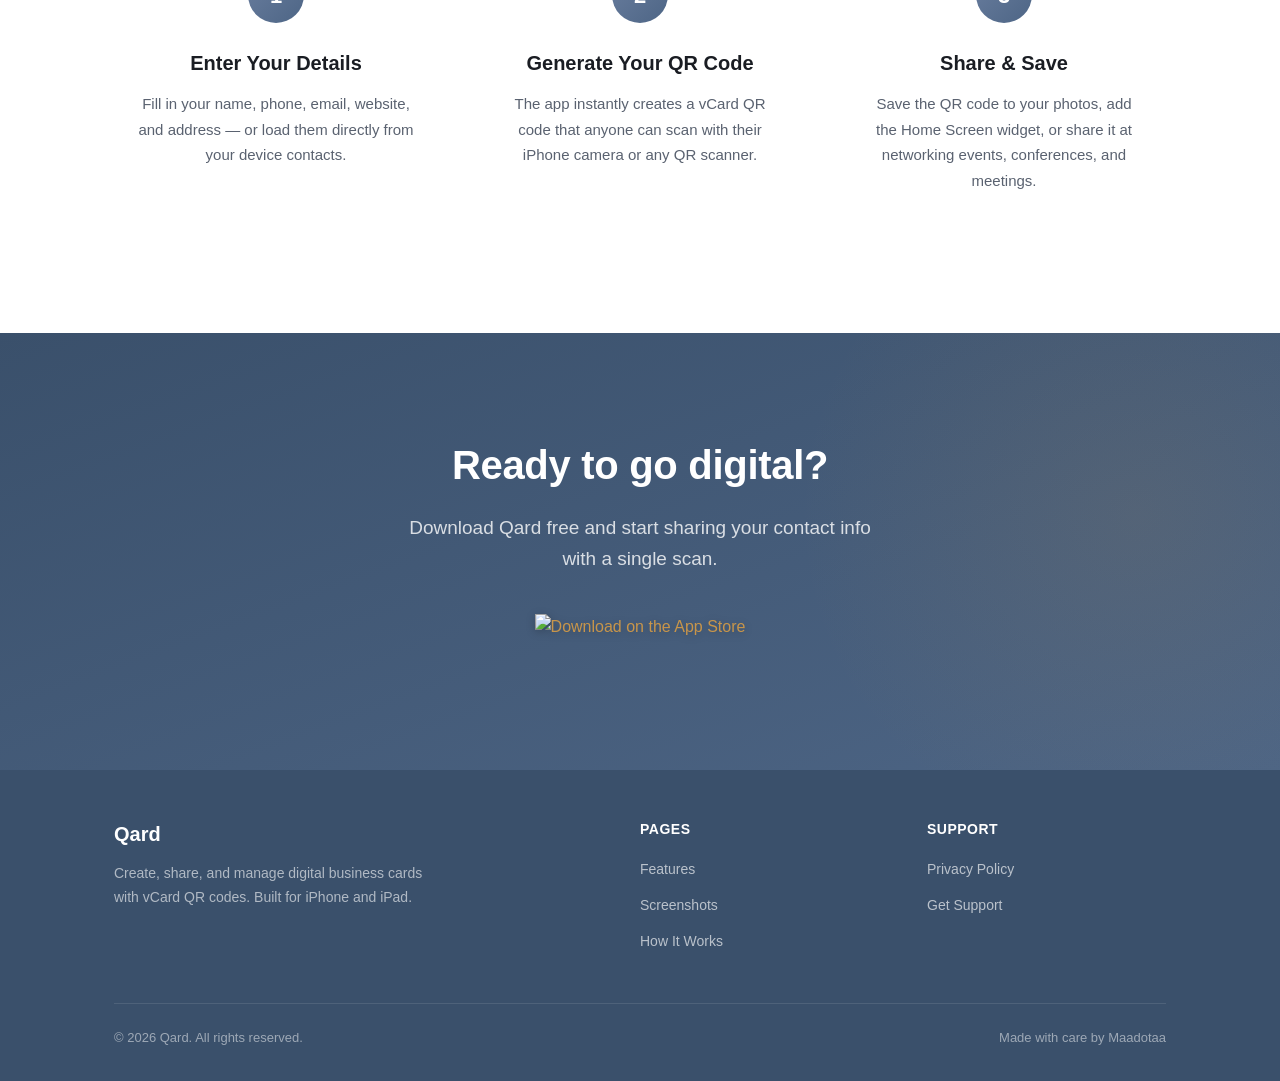
==== commit 74e228f3: "added favicon" ====
--- a/index.html
+++ b/index.html
@@ -4,10 +4,13 @@
 <head>
   <meta charset="UTF-8">
   <meta name="viewport" content="width=device-width, initial-scale=1.0">
-  <title>QR BizCard — Digital Business Cards with QR Codes</title>
+  <title>Qard — Digital Business Cards with QR Codes</title>
   <meta name="description"
     content="Create, share, and manage digital business cards with QR codes. Generate vCard QR codes for Business, Personal, and Membership cards. Works on iPhone and iPad.">
-  <link rel="icon" type="image/svg+xml" href="favicon.svg">
+  <link rel="icon" type="image/x-icon" href="favicon.ico">
+  <link rel="icon" type="image/png" sizes="32x32" href="favicon-32x32.png">
+  <link rel="icon" type="image/png" sizes="16x16" href="favicon-16x16.png">
+  <link rel="apple-touch-icon" sizes="180x180" href="apple-touch-icon.png">
   <link rel="stylesheet" href="styles.css">
 </head>
 
@@ -17,8 +20,8 @@
   <nav class="nav" id="navbar">
     <div class="nav-inner">
       <a href="/" class="nav-brand">
-        <div class="nav-brand-icon">QB</div>
-        QR BizCard
+        <div class="nav-brand-icon">Q</div>
+        Qard
       </a>
       <button class="mobile-toggle" id="mobileToggle" aria-label="Toggle navigation menu">
         <svg width="24" height="24" viewBox="0 0 24 24" fill="none" stroke="currentColor" stroke-width="2"
@@ -76,7 +79,7 @@
       </div>
       <div class="hero-image">
         <div class="hero-image-wrapper">
-          <img src="images/screenshot-1.jpg" alt="QR BizCard app screenshot" loading="eager">
+          <img src="images/screenshot-3.jpg" alt="Qard app screenshot" loading="eager">
         </div>
         <div class="float-badge float-badge-1">
           <div class="icon">
@@ -106,7 +109,7 @@
       <div class="section-header">
         <span class="section-label">Features</span>
         <h2>Everything you need for seamless networking</h2>
-        <p>QR BizCard turns your contact information into a scannable vCard QR code in seconds.</p>
+        <p>Qard turns your contact information into a scannable vCard QR code in seconds.</p>
       </div>
       <div class="features-grid">
         <div class="feature-card">
@@ -194,24 +197,24 @@
     <div class="container">
       <div class="section-header">
         <span class="section-label">Screenshots</span>
-        <h2>See QR BizCard in action</h2>
+        <h2>See Qard in action</h2>
         <p>A clean, intuitive interface designed to get you networking faster.</p>
       </div>
       <div class="screenshots-grid">
         <div class="screenshot-card" onclick="openLightbox('images/screenshot-1.jpg')">
-          <img src="images/screenshot-1.jpg" alt="QR BizCard Screenshot 1" loading="lazy">
+          <img src="images/screenshot-1.jpg" alt="Qard Screenshot 1" loading="lazy">
         </div>
         <div class="screenshot-card" onclick="openLightbox('images/screenshot-2.jpg')">
-          <img src="images/screenshot-2.jpg" alt="QR BizCard Screenshot 2" loading="lazy">
+          <img src="images/screenshot-2.jpg" alt="Qard Screenshot 2" loading="lazy">
         </div>
         <div class="screenshot-card" onclick="openLightbox('images/screenshot-3.jpg')">
-          <img src="images/screenshot-3.jpg" alt="QR BizCard Screenshot 3" loading="lazy">
+          <img src="images/screenshot-3.jpg" alt="Qard Screenshot 3" loading="lazy">
         </div>
         <div class="screenshot-card" onclick="openLightbox('images/screenshot-4.jpg')">
-          <img src="images/screenshot-4.jpg" alt="QR BizCard Screenshot 4" loading="lazy">
+          <img src="images/screenshot-4.jpg" alt="Qard Screenshot 4" loading="lazy">
         </div>
         <div class="screenshot-card" onclick="openLightbox('images/screenshot-5.jpg')">
-          <img src="images/screenshot-5.jpg" alt="QR BizCard Screenshot 5" loading="lazy">
+          <img src="images/screenshot-5.jpg" alt="Qard Screenshot 5" loading="lazy">
         </div>
       </div>
     </div>
@@ -223,7 +226,7 @@
       <div class="section-header">
         <span class="section-label">How It Works</span>
         <h2>Three simple steps</h2>
-        <p>Getting started with QR BizCard takes just seconds.</p>
+        <p>Getting started with Qard takes just seconds.</p>
       </div>
       <div class="steps">
         <div class="step">
@@ -252,7 +255,7 @@
   <section class="cta" id="download">
     <div class="container">
       <h2>Ready to go digital?</h2>
-      <p>Download QR BizCard free and start sharing your contact info with a single scan.</p>
+      <p>Download Qard free and start sharing your contact info with a single scan.</p>
       <a href="https://apps.apple.com/app/id1608977812" class="app-store-button" id="downloadBtn2" target="_blank"
         rel="noopener">
         <img
@@ -267,7 +270,7 @@
     <div class="container">
       <div class="footer-inner">
         <div>
-          <div class="footer-brand">QR BizCard</div>
+          <div class="footer-brand">Qard</div>
           <p class="footer-description">Create, share, and manage digital business cards with vCard QR codes. Built for
             iPhone and iPad.</p>
         </div>
@@ -288,7 +291,7 @@
         </div>
       </div>
       <div class="footer-bottom">
-        <span>&copy; 2026 QR BizCard. All rights reserved.</span>
+        <span>&copy; 2026 Qard. All rights reserved.</span>
         <span>Made with care by Maadotaa</span>
       </div>
     </div>
--- a/styles.css
+++ b/styles.css
@@ -1,4 +1,4 @@
-/* ===== QR BizCard Website Styles ===== */
+/* ===== Qard Website Styles ===== */
 
 :root {
   --primary: #4D6585;
@@ -565,7 +565,7 @@
 }
 
 .cta .app-store-button img {
-  filter: brightness(0) invert(1);
+  filter: drop-shadow(0 2px 4px rgba(0, 0, 0, 0.2));
 }
 
 /* ===== Footer ===== */
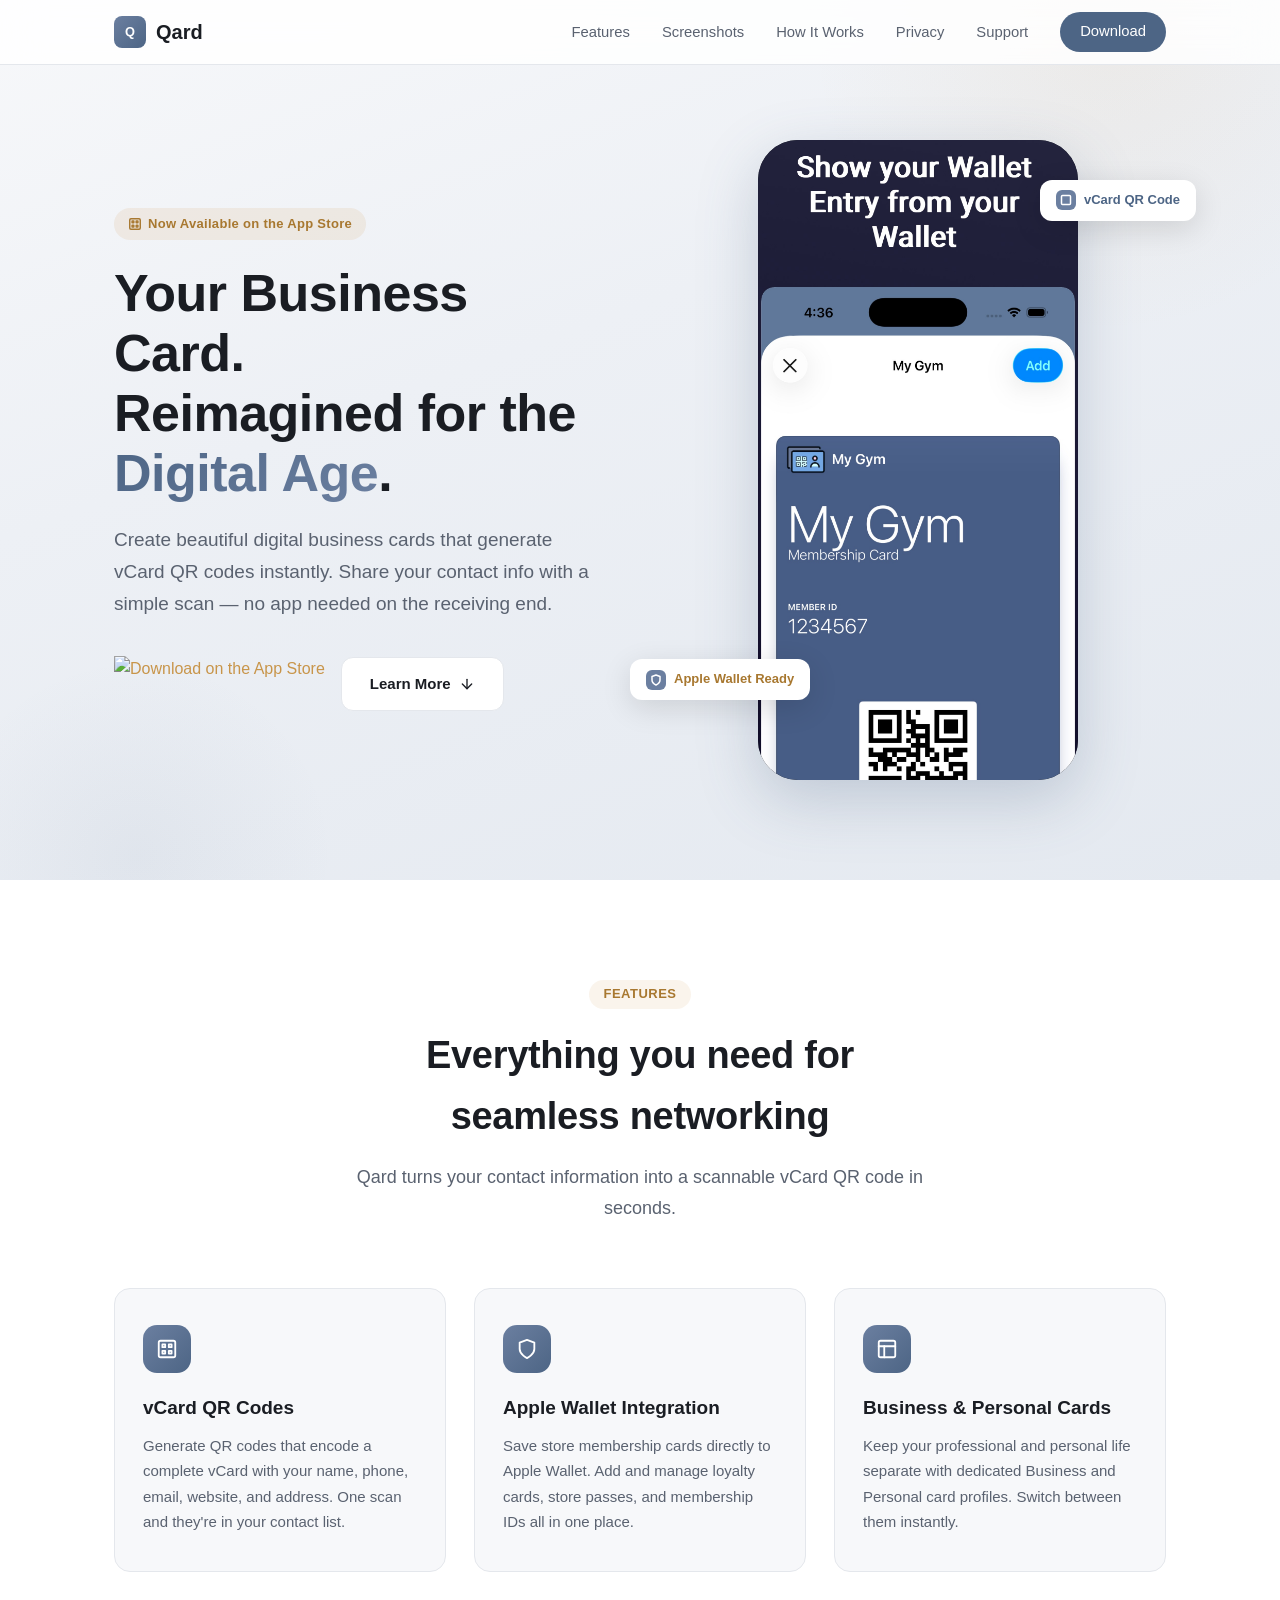
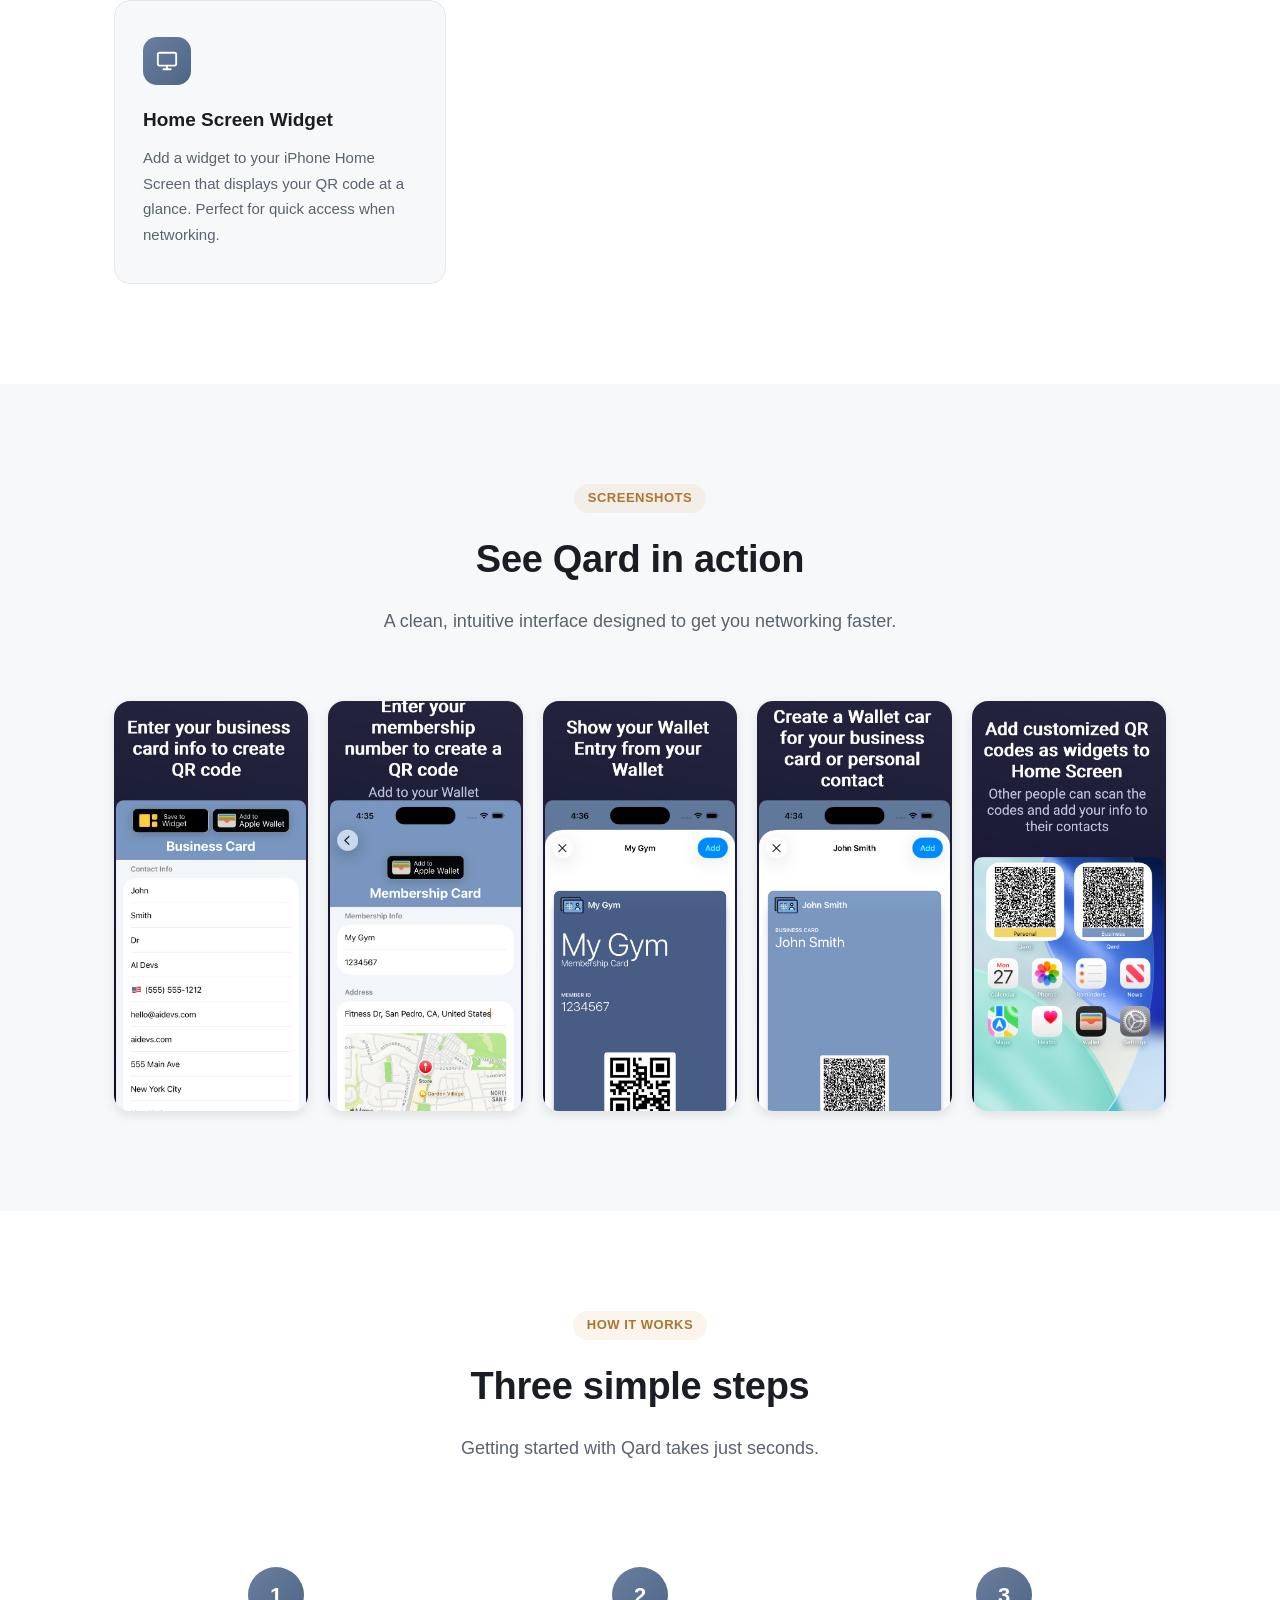
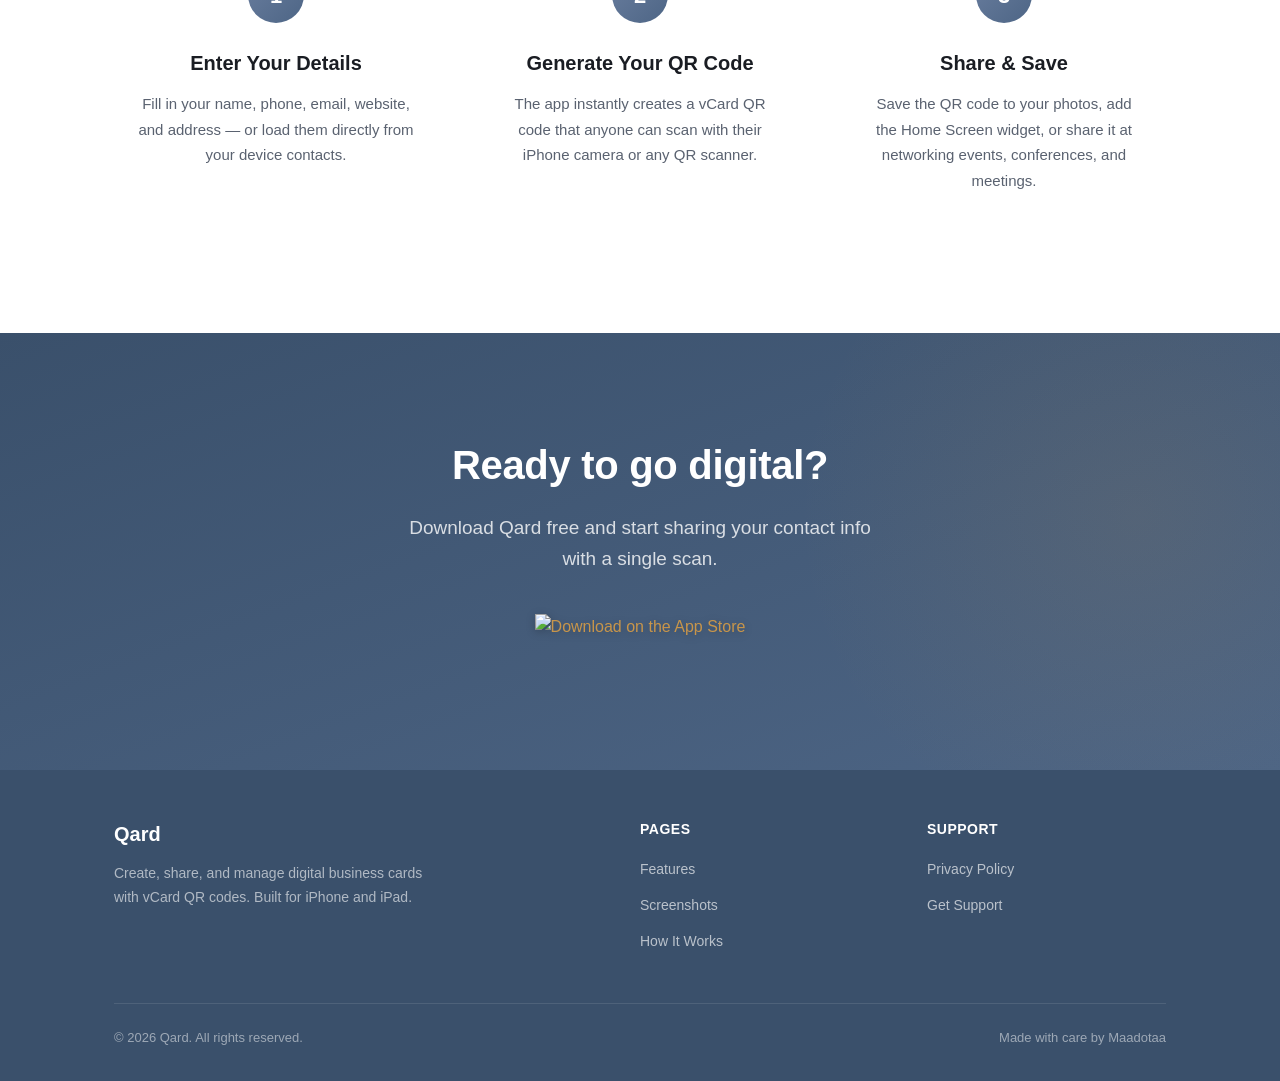
==== commit 87dbb7fa: "removed some info" ====
--- a/index.html
+++ b/index.html
@@ -164,30 +164,6 @@
           <p>Add a widget to your iPhone Home Screen that displays your QR code at a glance. Perfect for quick access
             when networking.</p>
         </div>
-        <div class="feature-card">
-          <div class="feature-icon">
-            <svg width="22" height="22" viewBox="0 0 24 24" fill="none" stroke="white" stroke-width="2"
-              stroke-linecap="round" stroke-linejoin="round">
-              <path d="M20 21v-2a4 4 0 0 0-4-4H8a4 4 0 0 0-4 4v2" />
-              <circle cx="12" cy="7" r="4" />
-            </svg>
-          </div>
-          <h3>Profile Photos</h3>
-          <p>Add your photo to any card. Your picture embeds directly into the vCard data so contacts see your face when
-            they save you.</p>
-        </div>
-        <div class="feature-card">
-          <div class="feature-icon">
-            <svg width="22" height="22" viewBox="0 0 24 24" fill="none" stroke="white" stroke-width="2"
-              stroke-linecap="round" stroke-linejoin="round">
-              <circle cx="12" cy="12" r="10" />
-              <polyline points="12 6 12 12 16 14" />
-            </svg>
-          </div>
-          <h3>Load From Contacts</h3>
-          <p>Already have your info in your address book? Load any contact directly and generate their QR code card in a
-            single tap.</p>
-        </div>
       </div>
     </div>
   </section>
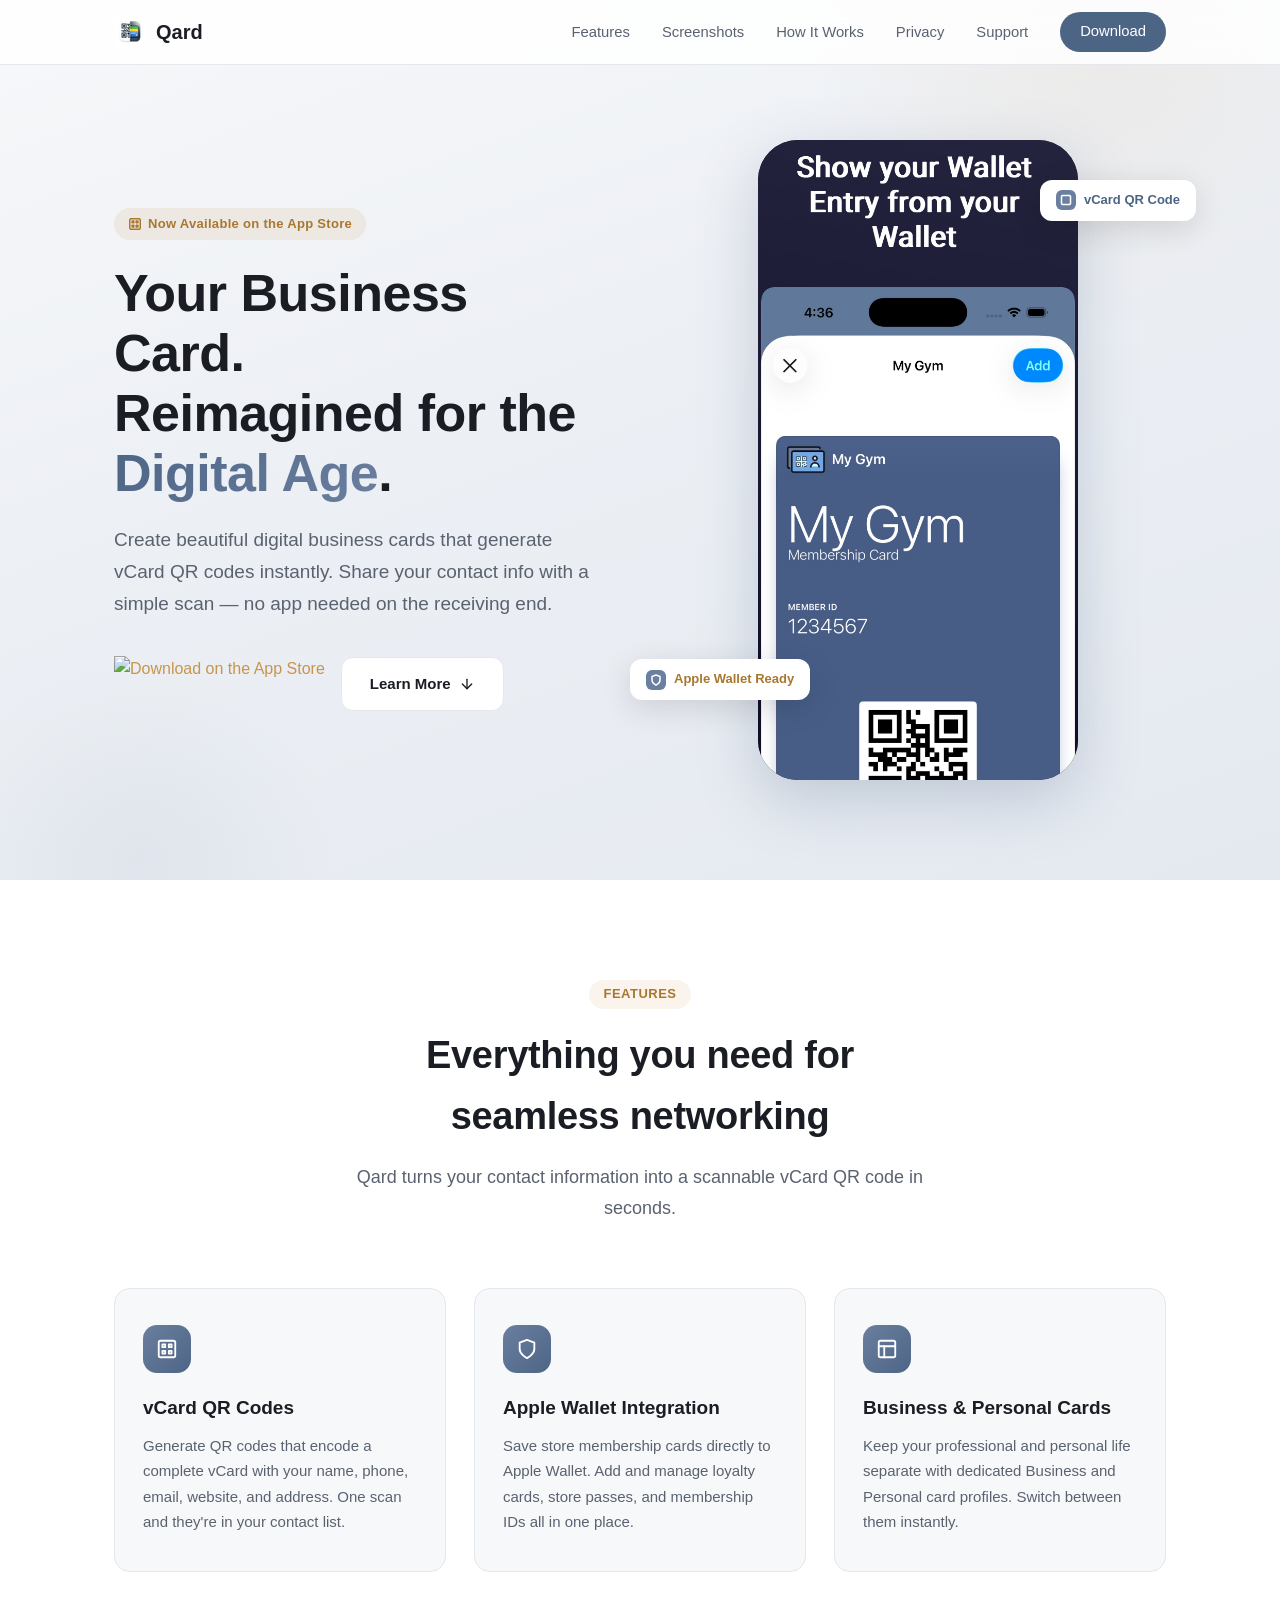
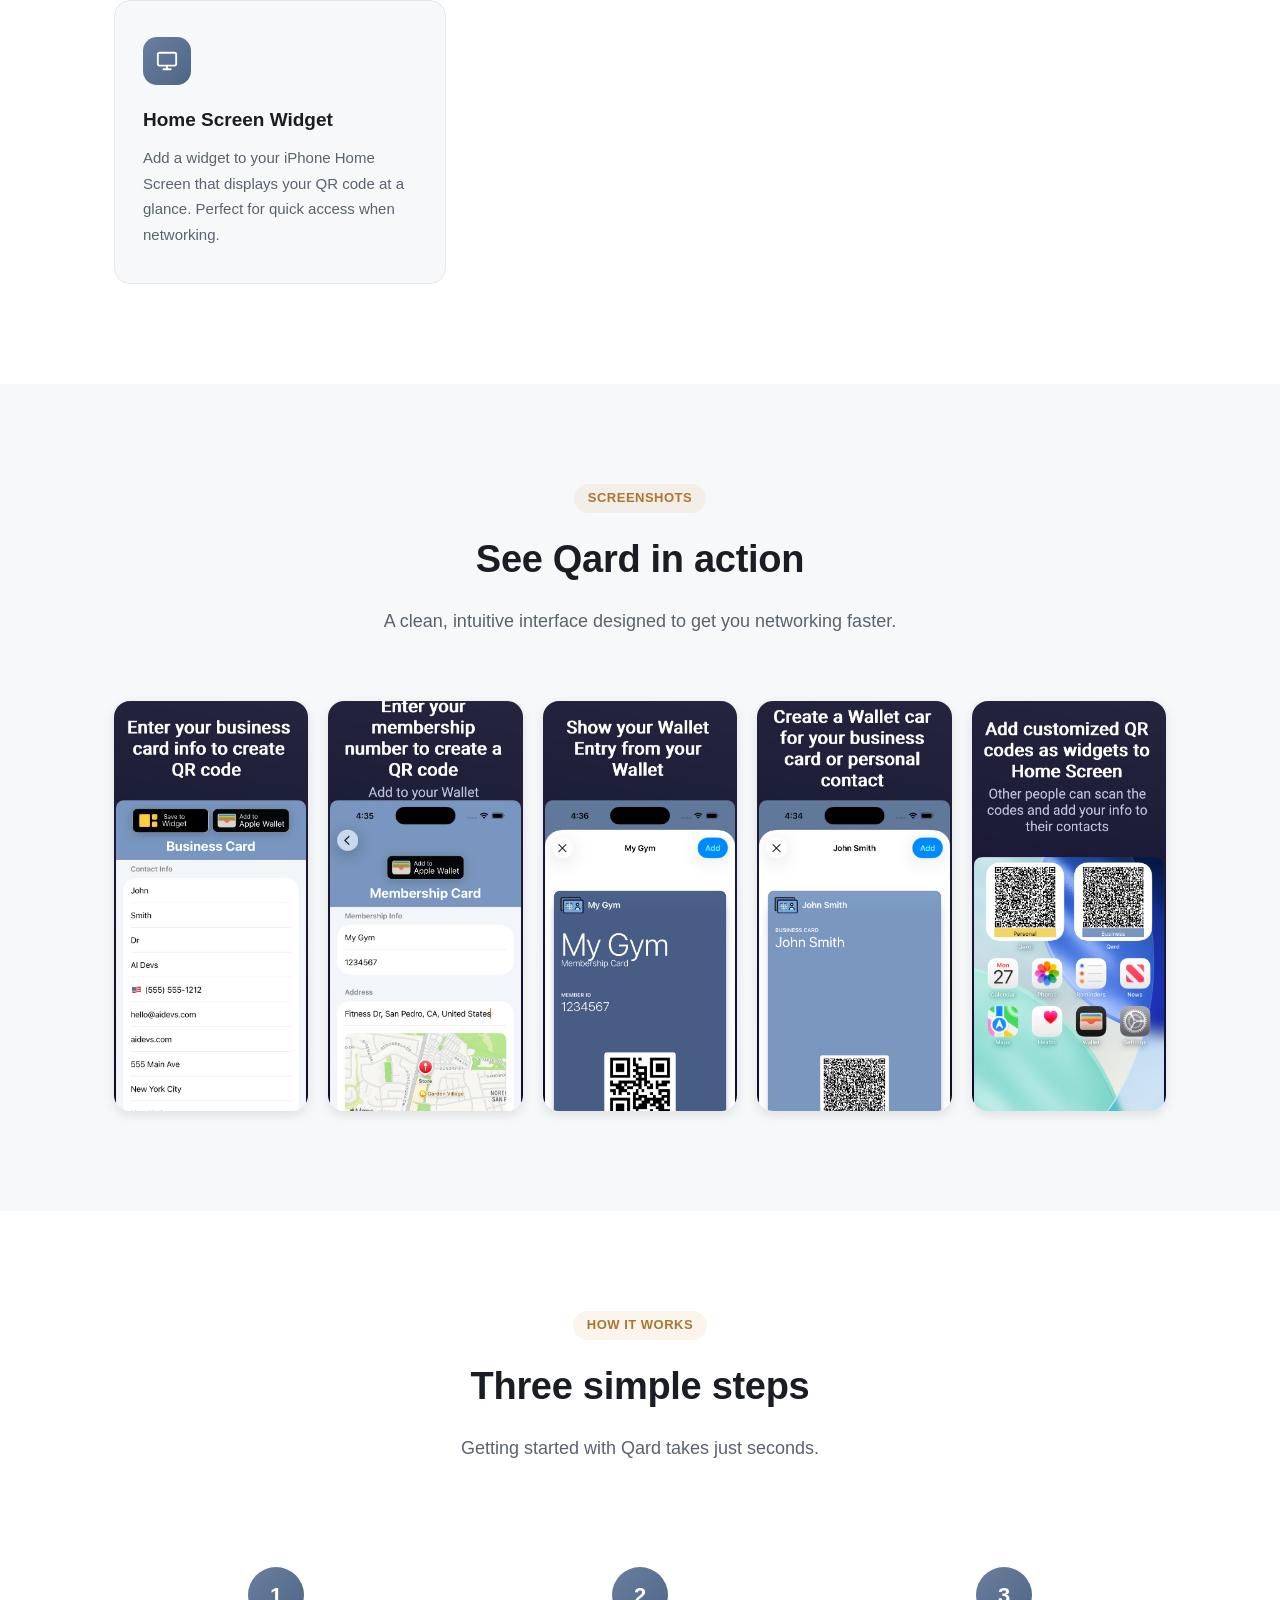
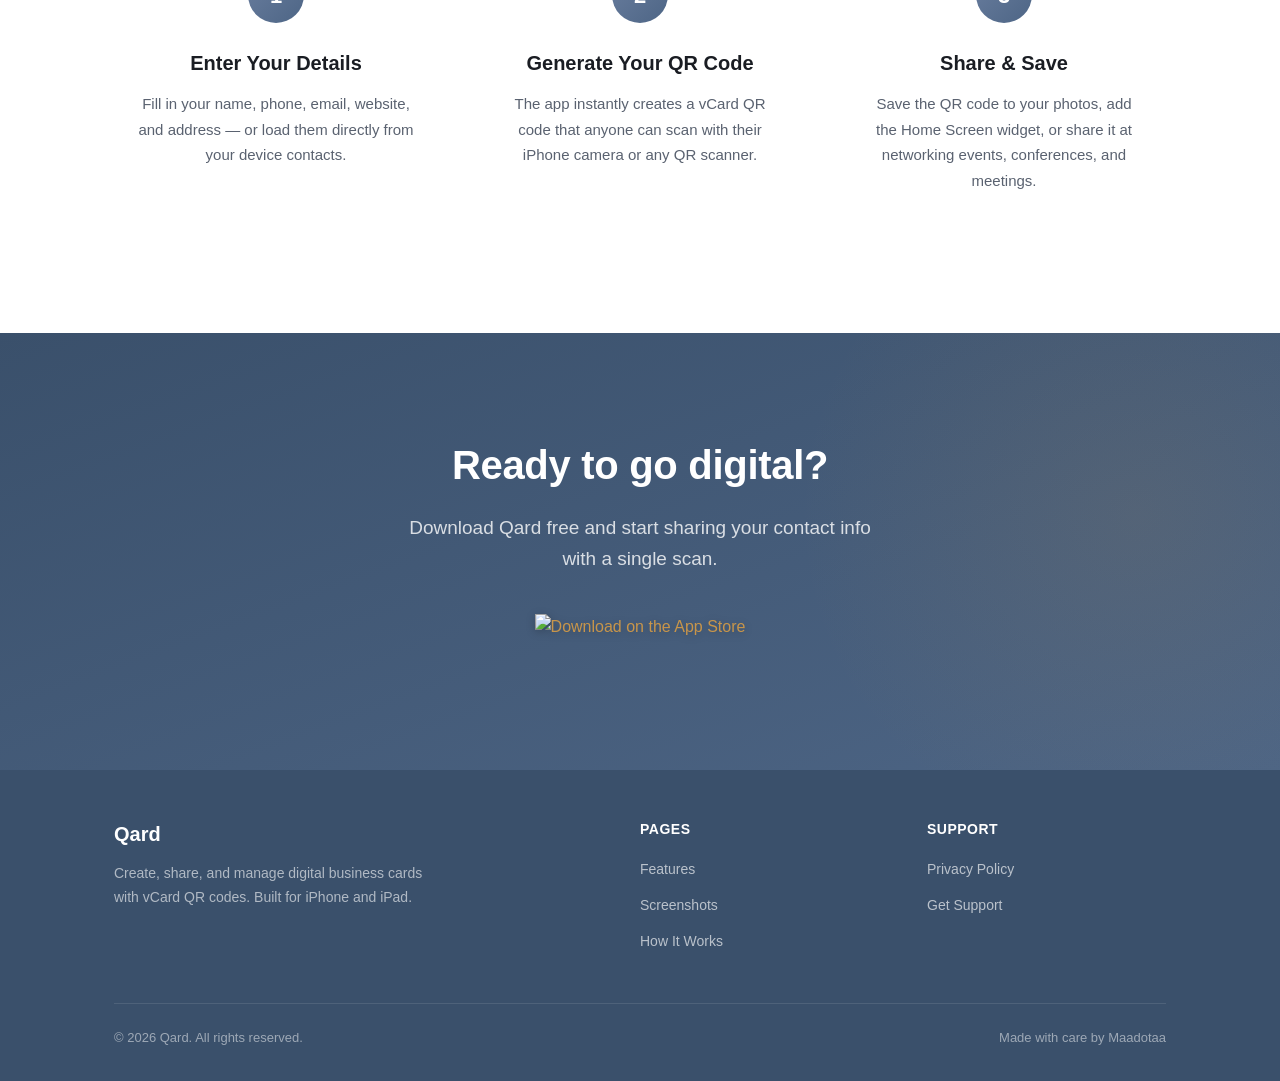
==== commit 0e2ba1b2: "feat: create landing page and support site for QR BizCard project" ====
--- a/index.html
+++ b/index.html
@@ -20,7 +20,7 @@
   <nav class="nav" id="navbar">
     <div class="nav-inner">
       <a href="/" class="nav-brand">
-        <div class="nav-brand-icon">Q</div>
+        <img src="app-icon.png" alt="Qard" width="32" height="32" class="nav-brand-icon">
         Qard
       </a>
       <button class="mobile-toggle" id="mobileToggle" aria-label="Toggle navigation menu">
--- a/styles.css
+++ b/styles.css
@@ -109,13 +109,6 @@
   width: 32px;
   height: 32px;
   border-radius: 8px;
-  background: linear-gradient(135deg, var(--primary-light), var(--primary));
-  display: flex;
-  align-items: center;
-  justify-content: center;
-  color: white;
-  font-size: 0.8rem;
-  font-weight: 800;
 }
 
 .nav-links {
